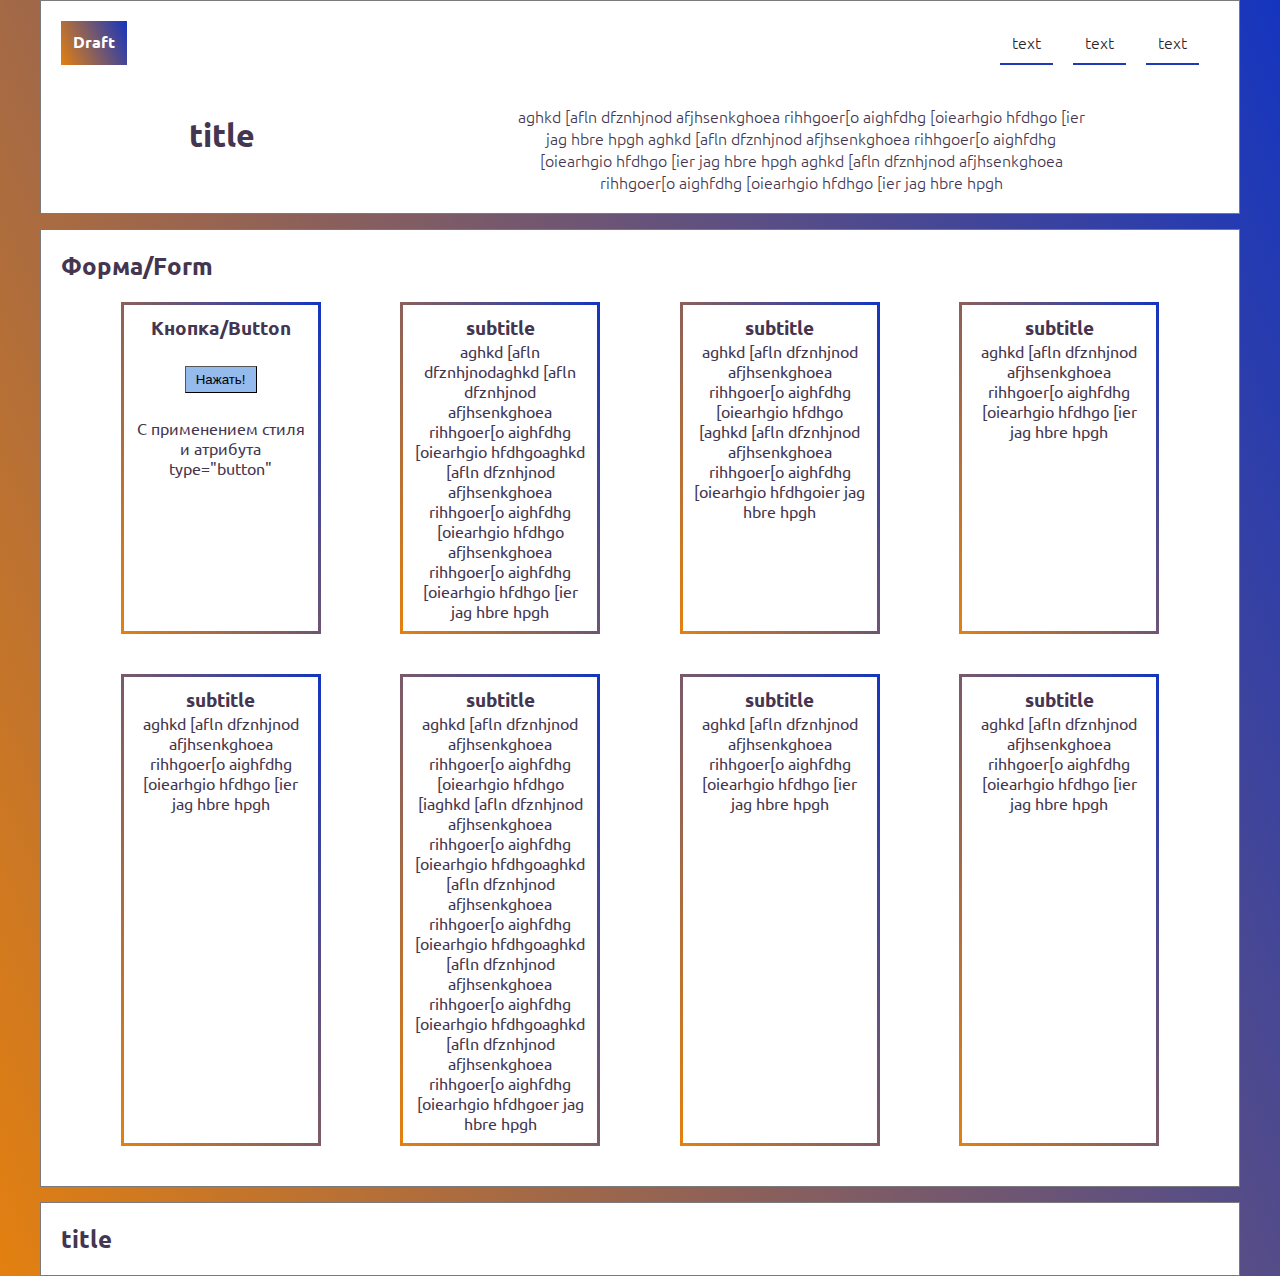
==== index.html @ efee3a27 "fix:all formatting" ====
<!DOCTYPE html>
<html lang="ru"><!---->
<head>
    <meta charset="UTF-8">
    <meta http-equiv="X-UA-Compatible" content="IE=edge">
    <meta name="viewport" content="width=device-width, initial-scale=1.0">
    <title>Черновик(DraftProject)</title>
    <link rel="preconnect" href="https://fonts.googleapis.com"><!---->
    <link rel="preconnect" href="https://fonts.gstatic.com" crossorigin>
    <link href="https://fonts.googleapis.com/css2?family=Ubuntu:wght@300;700&display=swap" rel="stylesheet"> 
    <!-- font-family: 'Ubuntu', sans-serif; -->
    <link rel="stylesheet" href="css/main.css"> <!---->
</head>
<body>
    <header>
        <div class="container">
            <div class="header-menu">
                <span class="header-logo">Draft</span>
                <ul>
                    <li><a href="#">text</a></li>
                    <li><a href="#">text</a></li>
                    <li><a href="#">text</a></li>
                </ul>
            </div>
            <div class="header-content">
                <h1>title</h1>
                <p>aghkd [afln dfznhjnod afjhsenkghoea rihhgoer[o aighfdhg [oiearhgio hfdhgo [ier jag hbre hpgh
                    aghkd [afln dfznhjnod afjhsenkghoea rihhgoer[o aighfdhg [oiearhgio hfdhgo [ier jag hbre hpgh
                    aghkd [afln dfznhjnod afjhsenkghoea rihhgoer[o aighfdhg [oiearhgio hfdhgo [ier jag hbre hpgh
                </p>
            </div>
        </div>
    </header>
    <main>
        <div class="container">
            <h2>Форма/Form</h2>
            <div class="item-cards">
                <div class="card">
                    <h3>Кнопка/Button</h3>
                    <button type="button">Нажать!</button>
                    <p>С применением стиля и атрибута type="button"</p>
                </div>
                <div class="card">
                    <h3>subtitle</h3>
                    <p>aghkd [afln dfznhjnodaghkd [afln dfznhjnod afjhsenkghoea rihhgoer[o aighfdhg [oiearhgio hfdhgoaghkd [afln dfznhjnod afjhsenkghoea rihhgoer[o aighfdhg [oiearhgio hfdhgo afjhsenkghoea rihhgoer[o aighfdhg [oiearhgio hfdhgo [ier jag hbre hpgh</p>
                </div>
                <div class="card">
                    <h3>subtitle</h3>
                    <p>aghkd [afln dfznhjnod afjhsenkghoea rihhgoer[o aighfdhg [oiearhgio hfdhgo [aghkd [afln dfznhjnod afjhsenkghoea rihhgoer[o aighfdhg [oiearhgio hfdhgoier jag hbre hpgh</p>
                </div>
                <div class="card">
                    <h3>subtitle</h3>
                    <p>aghkd [afln dfznhjnod afjhsenkghoea rihhgoer[o aighfdhg [oiearhgio hfdhgo [ier jag hbre hpgh</p>
                </div>
                <div class="card">
                    <h3>subtitle</h3>
                    <p>aghkd [afln dfznhjnod afjhsenkghoea rihhgoer[o aighfdhg [oiearhgio hfdhgo [ier jag hbre hpgh</p>
                </div>
                <div class="card">
                    <h3>subtitle</h3>
                    <p>aghkd [afln dfznhjnod afjhsenkghoea rihhgoer[o aighfdhg [oiearhgio hfdhgo [iaghkd [afln dfznhjnod afjhsenkghoea rihhgoer[o aighfdhg [oiearhgio hfdhgoaghkd [afln dfznhjnod afjhsenkghoea rihhgoer[o aighfdhg [oiearhgio hfdhgoaghkd [afln dfznhjnod afjhsenkghoea rihhgoer[o aighfdhg [oiearhgio hfdhgoaghkd [afln dfznhjnod afjhsenkghoea rihhgoer[o aighfdhg [oiearhgio hfdhgoer jag hbre hpgh</p>
                </div>
                <div class="card">
                    <h3>subtitle</h3>
                    <p>aghkd [afln dfznhjnod afjhsenkghoea rihhgoer[o aighfdhg [oiearhgio hfdhgo [ier jag hbre hpgh</p>
                </div>
                <div class="card">
                    <h3>subtitle</h3>
                    <p>aghkd [afln dfznhjnod afjhsenkghoea rihhgoer[o aighfdhg [oiearhgio hfdhgo [ier jag hbre hpgh</p>
                </div>
            </div>
        </div>
    </main>
    <footer>
        <div class="container">
            <h2>title</h2>
        </div>
    </footer>
</body>
</html>
---- css/main.css ----
* { /* сброс */
    box-sizing: border-box;
    margin: 0;
    padding: 0;
}
html {
    font-size: 16px; /*16px=1rem в корень*/
}
body {
    font-family: 'Ubuntu', sans-serif;
    background: linear-gradient(66deg, #e38010, #1535bf);
    color: #443650; /*#3c1900*/ /*#2e022d*/ /*#022f44*/
}
header, main {
    margin-bottom: 15px;
}
.container {
    background-color: white;
    width: 100%;
    max-width: 1200px; /*максимальное для гибкости*/
    margin: 0 auto; /*центрирование*/
    padding: 20px 20px;
    border: 1px #7a797b solid;
}
.header-menu {
    margin-bottom: 40px;
    display: flex;
    justify-content: space-between;
}
.header-logo {
    color: white;
    background: linear-gradient(66deg, #e38010, #1535bf);
    font-weight: 700;
    padding: 10px 12px;
}
.header-menu ul {
    list-style-type: none;
    display: inherit;
}
.header-menu li {
    font-weight: 700;
    padding: 10px 12px;
    margin-right: 20px;
    border-bottom: 2px solid #1e38b6;
}
a {
    color: #2b2329;
    font-weight: 300;
    text-decoration: none;
}
.header-content {
    display: flex;
    justify-content: space-around;
}
.header-content h1 {
    padding-top: 10px;
}
.header-content p {
    font-weight: 300;
    width: 50%;
    text-align: center;
}
.item-cards {
    display: flex;
    justify-content: space-evenly;
    flex-wrap: wrap;
}
.card {
    text-align: center;
    margin: 20px 20px 20px 20px;
    padding: 10px;
    width: 100%;
    max-width: 200px;
    border: 3px solid ;
    border-image: linear-gradient(66deg, #e38010, #1535bf);
    border-image-slice: 1;/*#8c8a8e*/
}
button {
    margin-top: 25px;
    cursor: pointer;
    border-width: 1px;
    padding: 5px 10px;
    background-color: #94bbeb;
    margin-bottom: 25px;
}
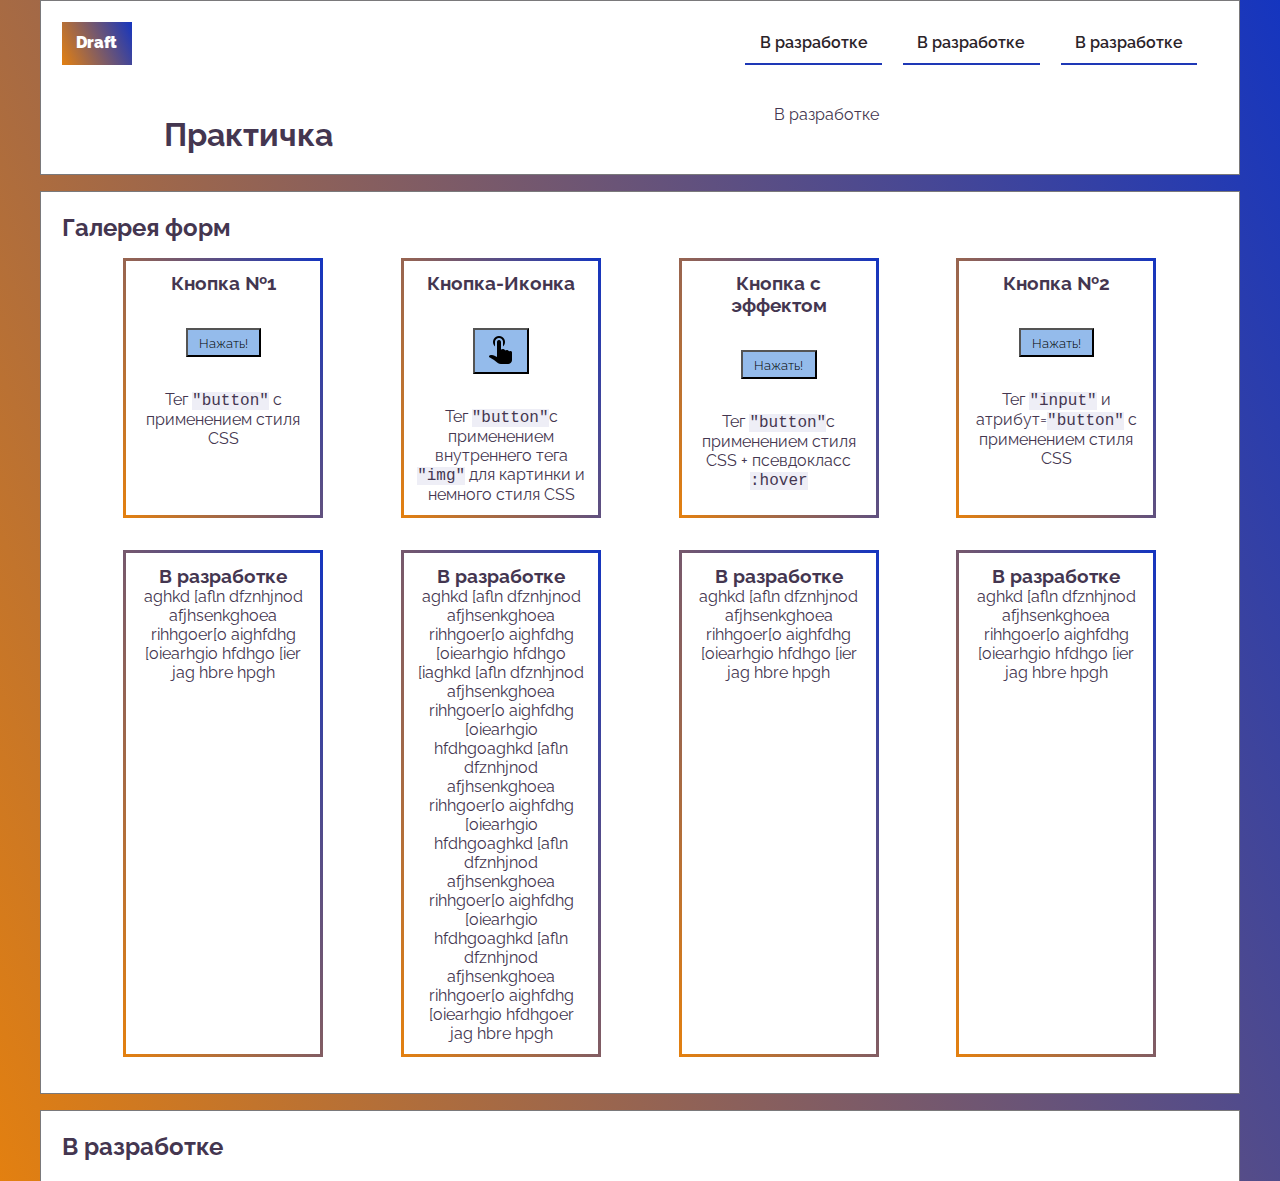
==== commit 89c1ec74: "fix:all formatting #2" ====
--- a/index.html
+++ b/index.html
@@ -1,71 +1,72 @@
-<!DOCTYPE html>
-<html lang="ru"><!---->
+<!DOCTYPE html><!---->
+<html lang="ru">
 <head>
     <meta charset="UTF-8">
     <meta http-equiv="X-UA-Compatible" content="IE=edge">
     <meta name="viewport" content="width=device-width, initial-scale=1.0">
     <title>Черновик(DraftProject)</title>
-    <link rel="preconnect" href="https://fonts.googleapis.com"><!---->
+    <link rel="preconnect" href="https://fonts.googleapis.com">
     <link rel="preconnect" href="https://fonts.gstatic.com" crossorigin>
-    <link href="https://fonts.googleapis.com/css2?family=Ubuntu:wght@300;700&display=swap" rel="stylesheet"> 
-    <!-- font-family: 'Ubuntu', sans-serif; -->
-    <link rel="stylesheet" href="css/main.css"> <!---->
+    <link href="https://fonts.googleapis.com/css2?family=Raleway:wght@300;400;500;600;700;900&display=swap" rel="stylesheet"> 
+    <link rel="stylesheet" href="css/basic.css">
+    <link rel="stylesheet" href="css/header.css">
+    <link rel="stylesheet" href="css/main.css"> 
 </head>
 <body>
-    <header>
-        <div class="container">
-            <div class="header-menu">
+    <header><!-- Шапка сайта-->
+        <div class="container"><!-- Блок с контентом-->
+            <div class="header-menu"><!-- -->
                 <span class="header-logo">Draft</span>
-                <ul>
-                    <li><a href="#">text</a></li>
-                    <li><a href="#">text</a></li>
-                    <li><a href="#">text</a></li>
+                <ul class="header-nav-links">
+                    <li><a href="#" class="header-link">В разработке</a></li>
+                    <li><a href="#" class="header-link">В разработке</a></li>
+                    <li><a href="#" class="header-link">В разработке</a></li>
                 </ul>
             </div>
             <div class="header-content">
-                <h1>title</h1>
-                <p>aghkd [afln dfznhjnod afjhsenkghoea rihhgoer[o aighfdhg [oiearhgio hfdhgo [ier jag hbre hpgh
-                    aghkd [afln dfznhjnod afjhsenkghoea rihhgoer[o aighfdhg [oiearhgio hfdhgo [ier jag hbre hpgh
-                    aghkd [afln dfznhjnod afjhsenkghoea rihhgoer[o aighfdhg [oiearhgio hfdhgo [ier jag hbre hpgh
-                </p>
+                <h1 class="header-title">Практичка</h1>
+                <p>В разработке</p>
             </div>
         </div>
     </header>
     <main>
         <div class="container">
-            <h2>Форма/Form</h2>
+            <h2 class="main-title">Галерея форм</h2>
             <div class="item-cards">
                 <div class="card">
-                    <h3>Кнопка/Button</h3>
-                    <button type="button">Нажать!</button>
-                    <p>С применением стиля и атрибута type="button"</p>
+                    <h3 class="card-title">Кнопка №1</h3><!-- Кнопка №1 -->
+                    <button type="button" class="button-classic">Нажать!</button>
+                    <p>Тег <code>"button"</code> с применением стиля CSS</p>
                 </div>
                 <div class="card">
-                    <h3>subtitle</h3>
-                    <p>aghkd [afln dfznhjnodaghkd [afln dfznhjnod afjhsenkghoea rihhgoer[o aighfdhg [oiearhgio hfdhgoaghkd [afln dfznhjnod afjhsenkghoea rihhgoer[o aighfdhg [oiearhgio hfdhgo afjhsenkghoea rihhgoer[o aighfdhg [oiearhgio hfdhgo [ier jag hbre hpgh</p>
+                    <h3 class="card-title">Кнопка-Иконка</h3><!-- Кнопка-Иконка -->
+                    <button type="button" class="button-classic"><img src="img/icon-button.png" alt="button-img"></button>
+                    <p>Тег <code>"button"</code>с применением внутреннего тега <code>"img"</code> для картинки и немного стиля CSS</p>
                 </div>
                 <div class="card">
-                    <h3>subtitle</h3>
-                    <p>aghkd [afln dfznhjnod afjhsenkghoea rihhgoer[o aighfdhg [oiearhgio hfdhgo [aghkd [afln dfznhjnod afjhsenkghoea rihhgoer[o aighfdhg [oiearhgio hfdhgoier jag hbre hpgh</p>
+                    <h3 class="card-title">Кнопка с эффектом</h3><!-- Кнопка с эффектом -->
+                    <button type="button" class="button-classic btn-hover">Нажать!</button>
+                    <p>Тег <code>"button"</code>с применением стиля CSS + псевдокласс <code>:hover</code></p>
                 </div>
                 <div class="card">
-                    <h3>subtitle</h3>
+                    <h3 class="card-title">Кнопка №2</h3><!-- Кнопка №2 -->
+                    <input type="button" value="Нажать!" class="input-classic">
+                    <p>Тег <code>"input"</code> и атрибут=<code>"button"</code> с применением стиля CSS</p>
+                </div>
+                <div class="card">
+                    <h3>В разработке</h3>
                     <p>aghkd [afln dfznhjnod afjhsenkghoea rihhgoer[o aighfdhg [oiearhgio hfdhgo [ier jag hbre hpgh</p>
                 </div>
                 <div class="card">
-                    <h3>subtitle</h3>
+                    <h3>В разработке</h3>
+                    <p>aghkd [afln dfznhjnod afjhsenkghoea rihhgoer[o aighfdhg [oiearhgio hfdhgo [iaghkd [afln dfznhjnod afjhsenkghoea rihhgoer[o aighfdhg [oiearhgio hfdhgoaghkd [afln dfznhjnod afjhsenkghoea rihhgoer[o aighfdhg [oiearhgio hfdhgoaghkd [afln dfznhjnod afjhsenkghoea rihhgoer[o aighfdhg [oiearhgio hfdhgoaghkd [afln dfznhjnod afjhsenkghoea rihhgoer[o aighfdhg [oiearhgio hfdhgoer jag hbre hpgh</p>
+                </div>
+                <div class="card">
+                    <h3>В разработке</h3>
                     <p>aghkd [afln dfznhjnod afjhsenkghoea rihhgoer[o aighfdhg [oiearhgio hfdhgo [ier jag hbre hpgh</p>
                 </div>
                 <div class="card">
-                    <h3>subtitle</h3>
-                    <p>aghkd [afln dfznhjnod afjhsenkghoea rihhgoer[o aighfdhg [oiearhgio hfdhgo [iaghkd [afln dfznhjnod afjhsenkghoea rihhgoer[o aighfdhg [oiearhgio hfdhgoaghkd [afln dfznhjnod afjhsenkghoea rihhgoer[o aighfdhg [oiearhgio hfdhgoaghkd [afln dfznhjnod afjhsenkghoea rihhgoer[o aighfdhg [oiearhgio hfdhgoaghkd [afln dfznhjnod afjhsenkghoea rihhgoer[o aighfdhg [oiearhgio hfdhgoer jag hbre hpgh</p>
-                </div>
-                <div class="card">
-                    <h3>subtitle</h3>
-                    <p>aghkd [afln dfznhjnod afjhsenkghoea rihhgoer[o aighfdhg [oiearhgio hfdhgo [ier jag hbre hpgh</p>
-                </div>
-                <div class="card">
-                    <h3>subtitle</h3>
+                    <h3>В разработке</h3>
                     <p>aghkd [afln dfznhjnod afjhsenkghoea rihhgoer[o aighfdhg [oiearhgio hfdhgo [ier jag hbre hpgh</p>
                 </div>
             </div>
@@ -73,7 +74,7 @@
     </main>
     <footer>
         <div class="container">
-            <h2>title</h2>
+            <h2>В разработке</h2>
         </div>
     </footer>
 </body>
--- a/css/basic.css
+++ b/css/basic.css
@@ -0,0 +1,26 @@
+* { /* СБРОС небольших изменений */
+    box-sizing: border-box; /*Ширина блока с полями*/
+    margin: 0;/*внешний отступ*/
+    padding: 0;/*внутренний отступ*/
+}
+html {
+    font-size: 16px; /*16px=1rem в корень*/
+}
+body {
+    font-family: 'Raleway', sans-serif; /*семейство шрифтов*/
+    background: linear-gradient(66deg, #e38010, #1535bf); /*фон через линейный градиент*/
+    color: #443650; /*цвет шрифта*/
+}
+
+.container {/*блок в котором заложен контент*/
+    background-color: white; /*фон*/
+    width: 100%; /*ширина блока*/
+    max-width: 1200px; /*Ширина блока, для адаптации*/
+    margin: 0 auto; /*центрирование*/
+    padding: 1.3rem; /*поля*/
+    border: 1px #7a797b solid; /*граница, рамка*/
+}
+code {/*выделение спец-шрифтом*/
+    background-color: #40439917;
+}
+/*      font-family: 'Raleway', sans-serif; 300-900   */--- a/css/header.css
+++ b/css/header.css
@@ -0,0 +1,53 @@
+header {
+    margin-bottom: 1rem;
+}
+/*.container {
+    background-color: white;
+    width: 100%;
+    max-width: 1200px; максимальное для гибкости
+    margin: 0 auto; центрирование
+    padding: 1.3rem;
+    border: 1px #7a797b solid;
+}*/
+.header-menu {
+    margin-bottom: 2.5rem;
+    display: flex;
+    justify-content: space-between;
+}
+.header-logo {
+    color: white;
+    background: linear-gradient(66deg, #e38010, #1535bf);
+    font-weight: 900;
+    padding: 0.7rem 0.9rem;
+}
+.header-nav-links {
+    list-style-type: none;
+    display: inherit;
+}
+.header-nav-links li {
+    padding: 0.7rem 0.9rem;
+    margin-right: 1.3rem;
+    border-bottom: 2px solid #1e38b6;
+}
+.header-link {
+    font-family: 'Raleway', sans-serif;
+    color: #2b2329;
+    font-weight: 600;
+    text-decoration: none;
+}
+.header-content {
+    display: flex;
+    justify-content: space-around;
+}
+.header-title {
+    padding-top: 0.7rem;
+}
+.header-content p {
+    font-family: 'Raleway', sans-serif;
+    font-weight: 400;
+    width: 50%;
+    text-align: center;
+}
+
+
+
--- a/css/main.css
+++ b/css/main.css
@@ -1,65 +1,14 @@
-* { /* сброс */
-    box-sizing: border-box;
-    margin: 0;
-    padding: 0;
+main {
+    margin-bottom: 1rem;
 }
-html {
-    font-size: 16px; /*16px=1rem в корень*/
-}
-body {
-    font-family: 'Ubuntu', sans-serif;
-    background: linear-gradient(66deg, #e38010, #1535bf);
-    color: #443650; /*#3c1900*/ /*#2e022d*/ /*#022f44*/
-}
-header, main {
-    margin-bottom: 15px;
-}
-.container {
+/*.container {
     background-color: white;
     width: 100%;
-    max-width: 1200px; /*максимальное для гибкости*/
-    margin: 0 auto; /*центрирование*/
-    padding: 20px 20px;
+    max-width: 1200px; максимальное для гибкости
+    margin: 0 auto; центрирование
+    padding: 1.3rem;
     border: 1px #7a797b solid;
-}
-.header-menu {
-    margin-bottom: 40px;
-    display: flex;
-    justify-content: space-between;
-}
-.header-logo {
-    color: white;
-    background: linear-gradient(66deg, #e38010, #1535bf);
-    font-weight: 700;
-    padding: 10px 12px;
-}
-.header-menu ul {
-    list-style-type: none;
-    display: inherit;
-}
-.header-menu li {
-    font-weight: 700;
-    padding: 10px 12px;
-    margin-right: 20px;
-    border-bottom: 2px solid #1e38b6;
-}
-a {
-    color: #2b2329;
-    font-weight: 300;
-    text-decoration: none;
-}
-.header-content {
-    display: flex;
-    justify-content: space-around;
-}
-.header-content h1 {
-    padding-top: 10px;
-}
-.header-content p {
-    font-weight: 300;
-    width: 50%;
-    text-align: center;
-}
+}*/
 .item-cards {
     display: flex;
     justify-content: space-evenly;
@@ -67,19 +16,42 @@
 }
 .card {
     text-align: center;
-    margin: 20px 20px 20px 20px;
-    padding: 10px;
+    margin: 1rem;
+    padding: 0.7rem;
     width: 100%;
-    max-width: 200px;
+    max-width: 12.5rem;
     border: 3px solid ;
     border-image: linear-gradient(66deg, #e38010, #1535bf);
-    border-image-slice: 1;/*#8c8a8e*/
+    border-image-slice: 1;
 }
-button {
-    margin-top: 25px;
+.button-classic {
+    font-family: 'Raleway', sans-serif;
+    font-weight: 300;
+    margin-top: 2.1rem;
     cursor: pointer;
-    border-width: 1px;
-    padding: 5px 10px;
+    border-width: 2px;
+    padding: 0.3rem 0.7rem;
     background-color: #94bbeb;
-    margin-bottom: 25px;
-}+    margin-bottom: 2.05rem;
+}
+.btn-hover:hover {
+    font-family: 'Raleway', sans-serif;
+    font-weight: 500;
+    color: aliceblue;
+    padding: 1rem 1.2rem;
+    background-color: #0771f3;
+    border-width: 3px;
+    margin-bottom: 1.6rem;
+    margin-top: 1rem;
+}
+.input-classic {
+    font-family: 'Raleway', sans-serif;
+    font-weight: 300;
+    margin-top: 2.1rem;
+    cursor: pointer;
+    border-width: 2px;
+    padding: 0.3rem 0.7rem;
+    background-color: #94bbeb;
+    margin-bottom: 2.05rem;
+}
+
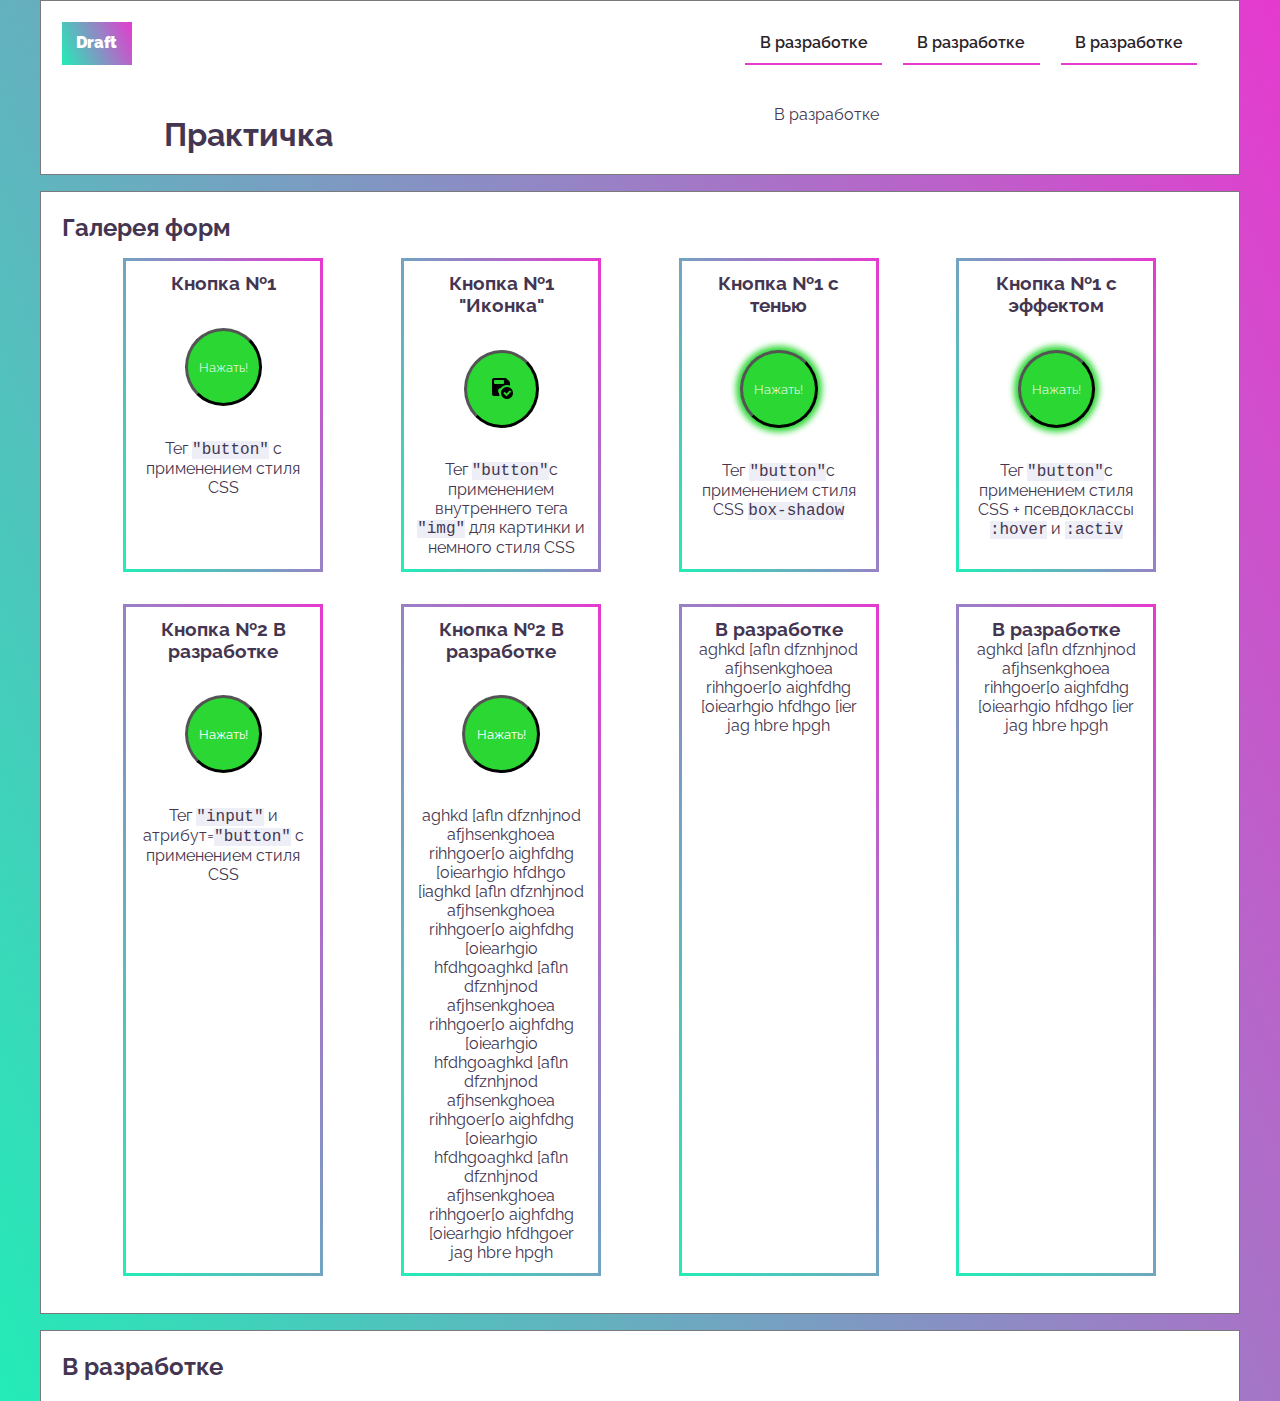
==== commit f8c93f63: "“fix:all" ====
--- a/index.html
+++ b/index.html
@@ -39,26 +39,28 @@
                     <p>Тег <code>"button"</code> с применением стиля CSS</p>
                 </div>
                 <div class="card">
-                    <h3 class="card-title">Кнопка-Иконка</h3><!-- Кнопка-Иконка -->
-                    <button type="button" class="button-classic"><img src="img/icon-button.png" alt="button-img"></button>
+                    <h3 class="card-title">Кнопка №1 "Иконка"</h3><!-- Кнопка-Иконка -->
+                    <button type="button" class="button-classic btn-icon"><img src="img/icon1.png" alt="button-img"></button>
                     <p>Тег <code>"button"</code>с применением внутреннего тега <code>"img"</code> для картинки и немного стиля CSS</p>
                 </div>
                 <div class="card">
-                    <h3 class="card-title">Кнопка с эффектом</h3><!-- Кнопка с эффектом -->
-                    <button type="button" class="button-classic btn-hover">Нажать!</button>
-                    <p>Тег <code>"button"</code>с применением стиля CSS + псевдокласс <code>:hover</code></p>
+                    <h3 class="card-title">Кнопка №1 с тенью</h3><!-- Кнопка с эффектом -->
+                    <button type="button" class="button-classic btn-shadow">Нажать!</button>
+                    <p>Тег <code>"button"</code>с применением стиля CSS <code>box-shadow</code></p>
                 </div>
                 <div class="card">
-                    <h3 class="card-title">Кнопка №2</h3><!-- Кнопка №2 -->
+                    <h3 class="card-title">Кнопка №1 с эффектом</h3><!-- Кнопка с эффектом -->
+                    <button type="button" class="button-classic btn-effect">Нажать!</button>
+                    <p>Тег <code>"button"</code>с применением стиля CSS + псевдоклассы <code>:hover</code> и <code>:activ</code></p>
+                </div>
+                <div class="card">
+                    <h3 class="card-title">Кнопка №2 В разработке</h3><!-- Кнопка №2 -->
                     <input type="button" value="Нажать!" class="input-classic">
                     <p>Тег <code>"input"</code> и атрибут=<code>"button"</code> с применением стиля CSS</p>
                 </div>
                 <div class="card">
-                    <h3>В разработке</h3>
-                    <p>aghkd [afln dfznhjnod afjhsenkghoea rihhgoer[o aighfdhg [oiearhgio hfdhgo [ier jag hbre hpgh</p>
-                </div>
-                <div class="card">
-                    <h3>В разработке</h3>
+                    <h3>Кнопка №2 В разработке</h3>
+                    <input type="button" value="Нажать!" class="input-classic">
                     <p>aghkd [afln dfznhjnod afjhsenkghoea rihhgoer[o aighfdhg [oiearhgio hfdhgo [iaghkd [afln dfznhjnod afjhsenkghoea rihhgoer[o aighfdhg [oiearhgio hfdhgoaghkd [afln dfznhjnod afjhsenkghoea rihhgoer[o aighfdhg [oiearhgio hfdhgoaghkd [afln dfznhjnod afjhsenkghoea rihhgoer[o aighfdhg [oiearhgio hfdhgoaghkd [afln dfznhjnod afjhsenkghoea rihhgoer[o aighfdhg [oiearhgio hfdhgoer jag hbre hpgh</p>
                 </div>
                 <div class="card">
--- a/css/basic.css
+++ b/css/basic.css
@@ -8,7 +8,7 @@
 }
 body {
     font-family: 'Raleway', sans-serif; /*семейство шрифтов*/
-    background: linear-gradient(66deg, #e38010, #1535bf); /*фон через линейный градиент*/
+    background: linear-gradient(66deg, #23ecb7, #e63acf); /*фон через линейный градиент*/
     color: #443650; /*цвет шрифта*/
 }
 
--- a/css/header.css
+++ b/css/header.css
@@ -16,7 +16,7 @@
 }
 .header-logo {
     color: white;
-    background: linear-gradient(66deg, #e38010, #1535bf);
+    background: linear-gradient(66deg, #23ecb7, #e63acf);
     font-weight: 900;
     padding: 0.7rem 0.9rem;
 }
@@ -27,7 +27,7 @@
 .header-nav-links li {
     padding: 0.7rem 0.9rem;
     margin-right: 1.3rem;
-    border-bottom: 2px solid #1e38b6;
+    border-bottom: 2px solid #e63acf;
 }
 .header-link {
     font-family: 'Raleway', sans-serif;
--- a/css/main.css
+++ b/css/main.css
@@ -21,7 +21,7 @@
     width: 100%;
     max-width: 12.5rem;
     border: 3px solid ;
-    border-image: linear-gradient(66deg, #e38010, #1535bf);
+    border-image: linear-gradient(66deg, #23ecb7, #e63acf);
     border-image-slice: 1;
 }
 .button-classic {
@@ -29,29 +29,54 @@
     font-weight: 300;
     margin-top: 2.1rem;
     cursor: pointer;
-    border-width: 2px;
-    padding: 0.3rem 0.7rem;
-    background-color: #94bbeb;
+    border-width: 3px;
+    border-radius: 50%;
+    padding: 1.75rem 0.7rem;
+    background-color: #2ad733;
+    margin-bottom: 2.05rem;
+    color: white;
+}
+.btn-icon {
+    font-family: 'Raleway', sans-serif;
+    font-weight: 400;
+    margin-top: 2.1rem;
+    cursor: pointer;
+    border-width: 3px;
+    border-radius: 50%;
+    padding: 1.4rem 1.4rem;
+    background-color: #2ad733;
     margin-bottom: 2.05rem;
 }
-.btn-hover:hover {
+.btn-shadow {
+    box-shadow: 0 0 6px 4px #2ad733;
+}
+.btn-effect {
+    box-shadow: 0 0 6px 4px #2ad733;
+}
+.btn-effect:hover {
     font-family: 'Raleway', sans-serif;
-    font-weight: 500;
+    font-weight: 400;
+    color: #000000;
+    background-color: #fded0f;
+    box-shadow: 0 0 6px 4px #fded0f;
+}
+.btn-effect:active {
+    font-family: 'Raleway', sans-serif;
+    font-weight: 400;
     color: aliceblue;
-    padding: 1rem 1.2rem;
-    background-color: #0771f3;
-    border-width: 3px;
-    margin-bottom: 1.6rem;
-    margin-top: 1rem;
+    background-color: #f22415;
+    box-shadow: 0 0 6px 4px #f22415;
 }
 .input-classic {
     font-family: 'Raleway', sans-serif;
-    font-weight: 300;
+    font-weight: 400;
     margin-top: 2.1rem;
     cursor: pointer;
-    border-width: 2px;
-    padding: 0.3rem 0.7rem;
-    background-color: #94bbeb;
+    border-width: 3px;
+    padding: 1.75rem 0.7rem;
+    background-color: #2ad733;
     margin-bottom: 2.05rem;
+    border-radius: 50%;
+    color: white;
 }
 
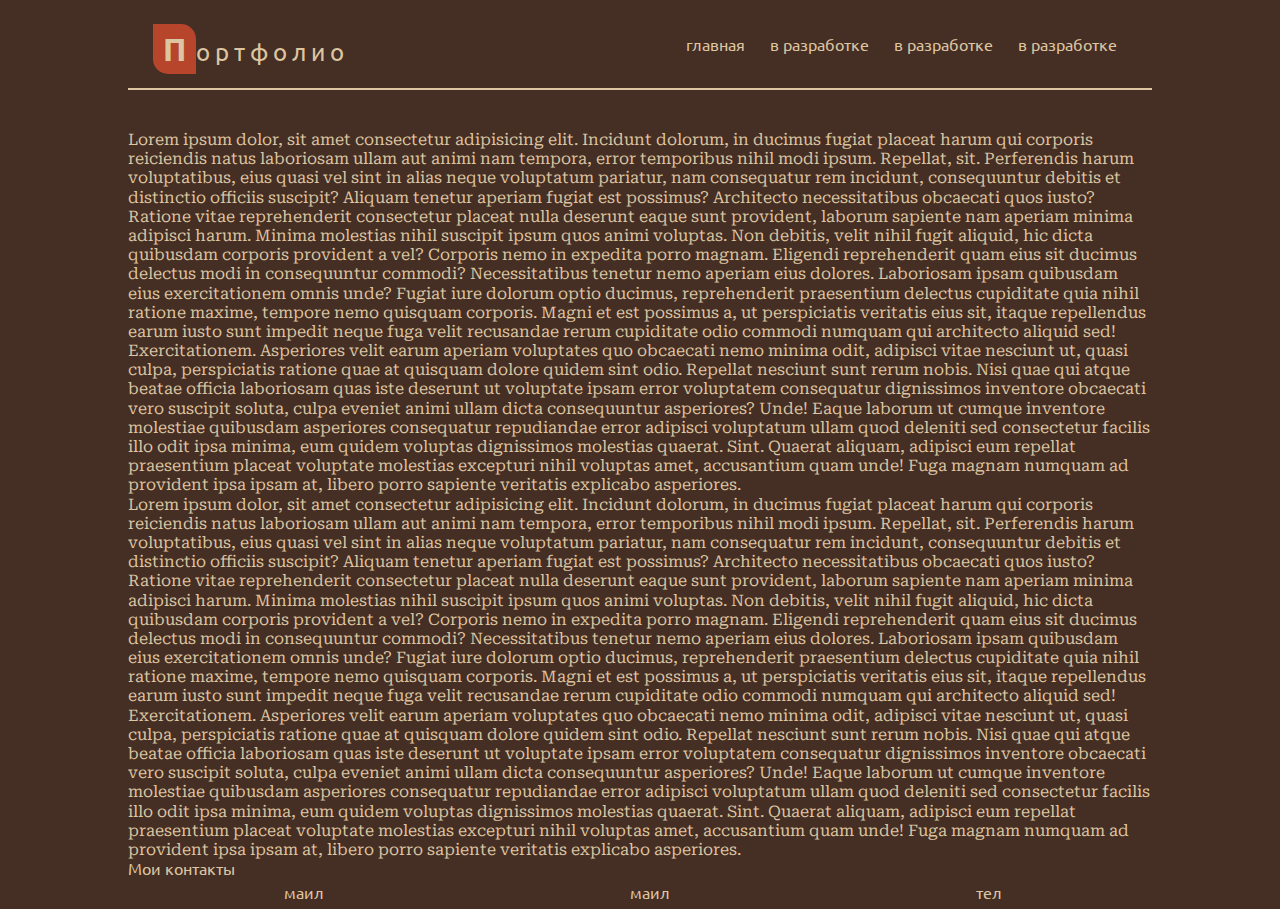
==== commit 17183149: "fix:all" ====
--- a/index.html
+++ b/index.html
@@ -1,83 +1,59 @@
-<!DOCTYPE html><!---->
+<!DOCTYPE html>
 <html lang="ru">
+
 <head>
     <meta charset="UTF-8">
     <meta http-equiv="X-UA-Compatible" content="IE=edge">
     <meta name="viewport" content="width=device-width, initial-scale=1.0">
-    <title>Черновик(DraftProject)</title>
+    <title>Портфолио</title>
+    <link rel="stylesheet" href="style/main.css">
     <link rel="preconnect" href="https://fonts.googleapis.com">
     <link rel="preconnect" href="https://fonts.gstatic.com" crossorigin>
-    <link href="https://fonts.googleapis.com/css2?family=Raleway:wght@300;400;500;600;700;900&display=swap" rel="stylesheet"> 
-    <link rel="stylesheet" href="css/basic.css">
-    <link rel="stylesheet" href="css/header.css">
-    <link rel="stylesheet" href="css/main.css"> 
+    <link href="https://fonts.googleapis.com/css2?family=Roboto+Serif&family=Ubuntu:wght@300;400;500;700&display=swap" rel="stylesheet">
 </head>
+
 <body>
-    <header><!-- Шапка сайта-->
-        <div class="container"><!-- Блок с контентом-->
-            <div class="header-menu"><!-- -->
-                <span class="header-logo">Draft</span>
-                <ul class="header-nav-links">
-                    <li><a href="#" class="header-link">В разработке</a></li>
-                    <li><a href="#" class="header-link">В разработке</a></li>
-                    <li><a href="#" class="header-link">В разработке</a></li>
-                </ul>
-            </div>
-            <div class="header-content">
-                <h1 class="header-title">Практичка</h1>
-                <p>В разработке</p>
-            </div>
-        </div>
+    <header class="banner">
+        <h1 class="banner__title">ортфолио</h1>
+        <nav>
+            <ul class="banner__nav">
+                <li><a href="#" class="link">главная</a></li>
+                <li><a href="#" class="link">в разработке</a></li>
+                <li><a href="#" class="link">в разработке</a></li>
+                <li><a href="#" class="link">в разработке</a></li>
+            </ul>
+        </nav>
     </header>
-    <main>
-        <div class="container">
-            <h2 class="main-title">Галерея форм</h2>
-            <div class="item-cards">
-                <div class="card">
-                    <h3 class="card-title">Кнопка №1</h3><!-- Кнопка №1 -->
-                    <button type="button" class="button-classic">Нажать!</button>
-                    <p>Тег <code>"button"</code> с применением стиля CSS</p>
-                </div>
-                <div class="card">
-                    <h3 class="card-title">Кнопка №1 "Иконка"</h3><!-- Кнопка-Иконка -->
-                    <button type="button" class="button-classic btn-icon"><img src="img/icon1.png" alt="button-img"></button>
-                    <p>Тег <code>"button"</code>с применением внутреннего тега <code>"img"</code> для картинки и немного стиля CSS</p>
-                </div>
-                <div class="card">
-                    <h3 class="card-title">Кнопка №1 с тенью</h3><!-- Кнопка с эффектом -->
-                    <button type="button" class="button-classic btn-shadow">Нажать!</button>
-                    <p>Тег <code>"button"</code>с применением стиля CSS <code>box-shadow</code></p>
-                </div>
-                <div class="card">
-                    <h3 class="card-title">Кнопка №1 с эффектом</h3><!-- Кнопка с эффектом -->
-                    <button type="button" class="button-classic btn-effect">Нажать!</button>
-                    <p>Тег <code>"button"</code>с применением стиля CSS + псевдоклассы <code>:hover</code> и <code>:activ</code></p>
-                </div>
-                <div class="card">
-                    <h3 class="card-title">Кнопка №2 В разработке</h3><!-- Кнопка №2 -->
-                    <input type="button" value="Нажать!" class="input-classic">
-                    <p>Тег <code>"input"</code> и атрибут=<code>"button"</code> с применением стиля CSS</p>
-                </div>
-                <div class="card">
-                    <h3>Кнопка №2 В разработке</h3>
-                    <input type="button" value="Нажать!" class="input-classic">
-                    <p>aghkd [afln dfznhjnod afjhsenkghoea rihhgoer[o aighfdhg [oiearhgio hfdhgo [iaghkd [afln dfznhjnod afjhsenkghoea rihhgoer[o aighfdhg [oiearhgio hfdhgoaghkd [afln dfznhjnod afjhsenkghoea rihhgoer[o aighfdhg [oiearhgio hfdhgoaghkd [afln dfznhjnod afjhsenkghoea rihhgoer[o aighfdhg [oiearhgio hfdhgoaghkd [afln dfznhjnod afjhsenkghoea rihhgoer[o aighfdhg [oiearhgio hfdhgoer jag hbre hpgh</p>
-                </div>
-                <div class="card">
-                    <h3>В разработке</h3>
-                    <p>aghkd [afln dfznhjnod afjhsenkghoea rihhgoer[o aighfdhg [oiearhgio hfdhgo [ier jag hbre hpgh</p>
-                </div>
-                <div class="card">
-                    <h3>В разработке</h3>
-                    <p>aghkd [afln dfznhjnod afjhsenkghoea rihhgoer[o aighfdhg [oiearhgio hfdhgo [ier jag hbre hpgh</p>
-                </div>
-            </div>
-        </div>
+    <main class="content-basic">
+        <p>Lorem ipsum dolor, sit amet consectetur adipisicing elit. Incidunt dolorum, in ducimus fugiat placeat harum qui corporis reiciendis natus laboriosam ullam aut animi nam tempora, error temporibus nihil modi ipsum.
+        Repellat, sit. Perferendis harum voluptatibus, eius quasi vel sint in alias neque voluptatum pariatur, nam consequatur rem incidunt, consequuntur debitis et distinctio officiis suscipit? Aliquam tenetur aperiam fugiat est possimus?
+        Architecto necessitatibus obcaecati quos iusto? Ratione vitae reprehenderit consectetur placeat nulla deserunt eaque sunt provident, laborum sapiente nam aperiam minima adipisci harum. Minima molestias nihil suscipit ipsum quos animi voluptas.
+        Non debitis, velit nihil fugit aliquid, hic dicta quibusdam corporis provident a vel? Corporis nemo in expedita porro magnam. Eligendi reprehenderit quam eius sit ducimus delectus modi in consequuntur commodi?
+        Necessitatibus tenetur nemo aperiam eius dolores. Laboriosam ipsam quibusdam eius exercitationem omnis unde? Fugiat iure dolorum optio ducimus, reprehenderit praesentium delectus cupiditate quia nihil ratione maxime, tempore nemo quisquam corporis.
+        Magni et est possimus a, ut perspiciatis veritatis eius sit, itaque repellendus earum iusto sunt impedit neque fuga velit recusandae rerum cupiditate odio commodi numquam qui architecto aliquid sed! Exercitationem.
+        Asperiores velit earum aperiam voluptates quo obcaecati nemo minima odit, adipisci vitae nesciunt ut, quasi culpa, perspiciatis ratione quae at quisquam dolore quidem sint odio. Repellat nesciunt sunt rerum nobis.
+        Nisi quae qui atque beatae officia laboriosam quas iste deserunt ut voluptate ipsam error voluptatem consequatur dignissimos inventore obcaecati vero suscipit soluta, culpa eveniet animi ullam dicta consequuntur asperiores? Unde!
+        Eaque laborum ut cumque inventore molestiae quibusdam asperiores consequatur repudiandae error adipisci voluptatum ullam quod deleniti sed consectetur facilis illo odit ipsa minima, eum quidem voluptas dignissimos molestias quaerat. Sint.
+        Quaerat aliquam, adipisci eum repellat praesentium placeat voluptate molestias excepturi nihil voluptas amet, accusantium quam unde! Fuga magnam numquam ad provident ipsa ipsam at, libero porro sapiente veritatis explicabo asperiores.</p>
+        <p>Lorem ipsum dolor, sit amet consectetur adipisicing elit. Incidunt dolorum, in ducimus fugiat placeat harum qui corporis reiciendis natus laboriosam ullam aut animi nam tempora, error temporibus nihil modi ipsum.
+        Repellat, sit. Perferendis harum voluptatibus, eius quasi vel sint in alias neque voluptatum pariatur, nam consequatur rem incidunt, consequuntur debitis et distinctio officiis suscipit? Aliquam tenetur aperiam fugiat est possimus?
+        Architecto necessitatibus obcaecati quos iusto? Ratione vitae reprehenderit consectetur placeat nulla deserunt eaque sunt provident, laborum sapiente nam aperiam minima adipisci harum. Minima molestias nihil suscipit ipsum quos animi voluptas.
+        Non debitis, velit nihil fugit aliquid, hic dicta quibusdam corporis provident a vel? Corporis nemo in expedita porro magnam. Eligendi reprehenderit quam eius sit ducimus delectus modi in consequuntur commodi?
+        Necessitatibus tenetur nemo aperiam eius dolores. Laboriosam ipsam quibusdam eius exercitationem omnis unde? Fugiat iure dolorum optio ducimus, reprehenderit praesentium delectus cupiditate quia nihil ratione maxime, tempore nemo quisquam corporis.
+        Magni et est possimus a, ut perspiciatis veritatis eius sit, itaque repellendus earum iusto sunt impedit neque fuga velit recusandae rerum cupiditate odio commodi numquam qui architecto aliquid sed! Exercitationem.
+        Asperiores velit earum aperiam voluptates quo obcaecati nemo minima odit, adipisci vitae nesciunt ut, quasi culpa, perspiciatis ratione quae at quisquam dolore quidem sint odio. Repellat nesciunt sunt rerum nobis.
+        Nisi quae qui atque beatae officia laboriosam quas iste deserunt ut voluptate ipsam error voluptatem consequatur dignissimos inventore obcaecati vero suscipit soluta, culpa eveniet animi ullam dicta consequuntur asperiores? Unde!
+        Eaque laborum ut cumque inventore molestiae quibusdam asperiores consequatur repudiandae error adipisci voluptatum ullam quod deleniti sed consectetur facilis illo odit ipsa minima, eum quidem voluptas dignissimos molestias quaerat. Sint.
+        Quaerat aliquam, adipisci eum repellat praesentium placeat voluptate molestias excepturi nihil voluptas amet, accusantium quam unde! Fuga magnam numquam ad provident ipsa ipsam at, libero porro sapiente veritatis explicabo asperiores.</p>
     </main>
-    <footer>
-        <div class="container">
-            <h2>В разработке</h2>
-        </div>
+    <footer class="footer">
+        <h4 class="footer__title">Мои контакты</h4>
+        <ul class="footer__nav">
+            <li><a href="mailto:" class="link">маил</a></li>
+            <li><a href="mailto:" class="link">маил</a></li>
+            <li><a href="tel:" class="link">тел</a></li>
+        </ul>
     </footer>
 </body>
+
 </html>--- a/style/main.css
+++ b/style/main.css
@@ -0,0 +1,125 @@
+ /*! ___СБРОС___ */
+* {
+	padding: 0;
+	margin: 0;
+	border: 0;
+}
+*,*:before,*:after {
+	-moz-box-sizing: border-box;
+	-webkit-box-sizing: border-box;
+	box-sizing: border-box;
+}
+:focus,:active {outline: none;}
+
+a:focus,a:active {outline: none;}
+
+nav,footer,header,aside {display: block;}
+
+html, body {
+	height: 100%;
+	width: 100%;
+	font-size: 100%;
+	line-height: 1.2;
+	font-size: 16px;
+	-ms-text-size-adjust: 100%;
+	-moz-text-size-adjust: 100%;
+	-webkit-text-size-adjust: 100%;
+}
+input,button,textarea {font-family:inherit;}
+
+input::-ms-clear {display: none;}
+
+button {cursor: pointer;}
+
+button::-moz-focus-inner {padding:0;border:0;}
+
+a, a:visited {text-decoration: none;}
+
+a:hover {text-decoration: none;}
+
+ul li {list-style: none;}
+
+img {vertical-align: top;}
+
+h1,h2,h3,h4,h5,h6 {font-size: inherit ; font-weight: 400;}
+/*! ___СБРОС___ */
+
+body { 
+    /*font-family: 'Roboto Serif', serif;
+    font-family: 'Ubuntu', sans-serif; */
+    color: #DDC5A2;
+    font-family: 'Roboto Serif', serif;
+    background-color: #452e23;
+    font-family: 'Roboto Serif', serif
+}
+h1, h2, h3, h4, h5, h6 {
+    font-family: 'Ubuntu', sans-serif;
+}
+header, main, footer {
+    width: 100%;
+    max-width: 1024px;
+    margin: 0 auto;
+    /*  #523634 шоколад  #301B28 темное какао  */
+    /*  #B6452C тоффи  #DDC5A2  сливки */
+}
+.banner {
+    padding: 30px 25px 20px 25px;
+    position: fixed;
+    left: 0;
+    right: 0;
+    display: flex;
+    justify-content: space-between;
+    border-bottom: 2px solid #DDC5A2;
+    background-color: #452e23;
+}
+.banner__title {
+    font-size: 1.5rem;
+    letter-spacing: 5px;
+}
+.banner__title:before {
+    content: "П";
+    background-color: #B6452C ;
+    color: #DDC5A2;
+    font-size: 2rem;
+    font-weight: 700;
+    padding: 5px 5px 5px 10px;
+    border-top-right-radius: 15px;
+    border-bottom-left-radius: 15px;
+}
+.banner__nav {
+    display: flex;
+    justify-content: space-between;
+}
+.banner__nav li, .footer__nav li {
+    display: inline-block;
+    margin-left: 5px;
+    padding: 5px;
+}
+.link {
+    font-family: 'Ubuntu', sans-serif;
+    font-weight: 400;
+    color: #DDC5A2;
+    font-size: 1rem;
+    padding: 5px;
+}
+.banner__nav .link:hover {
+    color: #DDC5A2;
+    background-color: #B6452C;
+    border-top-right-radius: 15px;
+    border-bottom-left-radius: 15px;
+}
+.content-basic {
+    padding-top: 130px;
+}
+
+
+.footer__nav {
+    display: flex;
+    justify-content: space-around;
+}
+.footer__nav li {
+    
+}
+.footer {
+
+}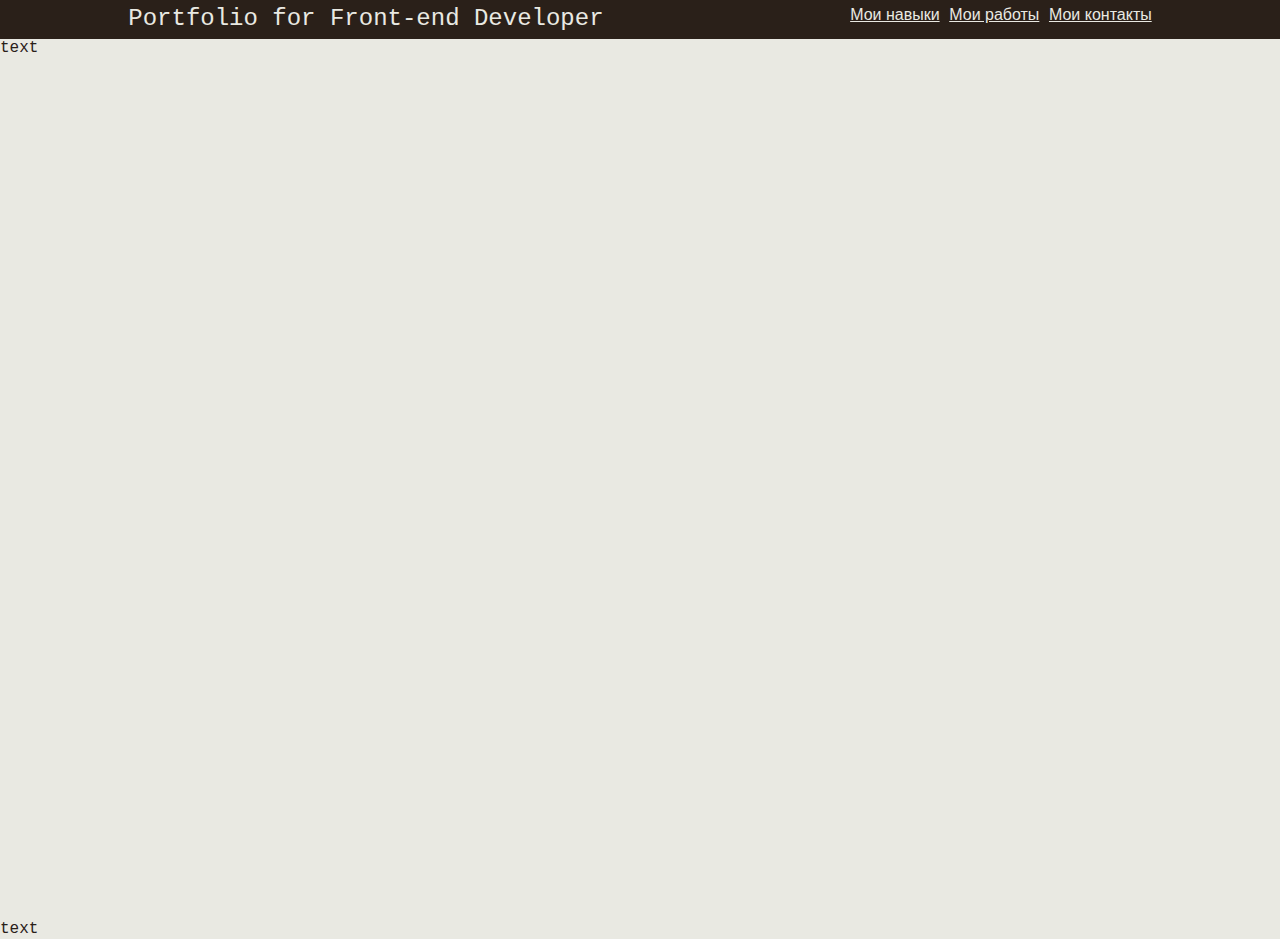
==== commit 4b00926f: "fix:new forme website" ====
--- a/index.html
+++ b/index.html
@@ -7,53 +7,24 @@
     <meta name="viewport" content="width=device-width, initial-scale=1.0">
     <title>Портфолио</title>
     <link rel="stylesheet" href="style/main.css">
-    <link rel="preconnect" href="https://fonts.googleapis.com">
-    <link rel="preconnect" href="https://fonts.gstatic.com" crossorigin>
-    <link href="https://fonts.googleapis.com/css2?family=Roboto+Serif&family=Ubuntu:wght@300;400;500;700&display=swap" rel="stylesheet">
 </head>
 
 <body>
-    <header class="banner">
-        <h1 class="banner__title">ортфолио</h1>
-        <nav>
-            <ul class="banner__nav">
-                <li><a href="#" class="link">главная</a></li>
-                <li><a href="#" class="link">в разработке</a></li>
-                <li><a href="#" class="link">в разработке</a></li>
-                <li><a href="#" class="link">в разработке</a></li>
-            </ul>
-        </nav>
+    <header class="header">
+        <h1><span>Portfolio</span> <span>for Front-end</span> <span>Developer</span></h1>
+        <ul class="nav">
+            <li><a href="#" class="link">Мои навыки</a></li>
+            <li><a href="#" class="link">Мои работы</a></li>
+            <li><a href="#" class="link">Мои контакты</a></li>
+        </ul>
     </header>
-    <main class="content-basic">
-        <p>Lorem ipsum dolor, sit amet consectetur adipisicing elit. Incidunt dolorum, in ducimus fugiat placeat harum qui corporis reiciendis natus laboriosam ullam aut animi nam tempora, error temporibus nihil modi ipsum.
-        Repellat, sit. Perferendis harum voluptatibus, eius quasi vel sint in alias neque voluptatum pariatur, nam consequatur rem incidunt, consequuntur debitis et distinctio officiis suscipit? Aliquam tenetur aperiam fugiat est possimus?
-        Architecto necessitatibus obcaecati quos iusto? Ratione vitae reprehenderit consectetur placeat nulla deserunt eaque sunt provident, laborum sapiente nam aperiam minima adipisci harum. Minima molestias nihil suscipit ipsum quos animi voluptas.
-        Non debitis, velit nihil fugit aliquid, hic dicta quibusdam corporis provident a vel? Corporis nemo in expedita porro magnam. Eligendi reprehenderit quam eius sit ducimus delectus modi in consequuntur commodi?
-        Necessitatibus tenetur nemo aperiam eius dolores. Laboriosam ipsam quibusdam eius exercitationem omnis unde? Fugiat iure dolorum optio ducimus, reprehenderit praesentium delectus cupiditate quia nihil ratione maxime, tempore nemo quisquam corporis.
-        Magni et est possimus a, ut perspiciatis veritatis eius sit, itaque repellendus earum iusto sunt impedit neque fuga velit recusandae rerum cupiditate odio commodi numquam qui architecto aliquid sed! Exercitationem.
-        Asperiores velit earum aperiam voluptates quo obcaecati nemo minima odit, adipisci vitae nesciunt ut, quasi culpa, perspiciatis ratione quae at quisquam dolore quidem sint odio. Repellat nesciunt sunt rerum nobis.
-        Nisi quae qui atque beatae officia laboriosam quas iste deserunt ut voluptate ipsam error voluptatem consequatur dignissimos inventore obcaecati vero suscipit soluta, culpa eveniet animi ullam dicta consequuntur asperiores? Unde!
-        Eaque laborum ut cumque inventore molestiae quibusdam asperiores consequatur repudiandae error adipisci voluptatum ullam quod deleniti sed consectetur facilis illo odit ipsa minima, eum quidem voluptas dignissimos molestias quaerat. Sint.
-        Quaerat aliquam, adipisci eum repellat praesentium placeat voluptate molestias excepturi nihil voluptas amet, accusantium quam unde! Fuga magnam numquam ad provident ipsa ipsam at, libero porro sapiente veritatis explicabo asperiores.</p>
-        <p>Lorem ipsum dolor, sit amet consectetur adipisicing elit. Incidunt dolorum, in ducimus fugiat placeat harum qui corporis reiciendis natus laboriosam ullam aut animi nam tempora, error temporibus nihil modi ipsum.
-        Repellat, sit. Perferendis harum voluptatibus, eius quasi vel sint in alias neque voluptatum pariatur, nam consequatur rem incidunt, consequuntur debitis et distinctio officiis suscipit? Aliquam tenetur aperiam fugiat est possimus?
-        Architecto necessitatibus obcaecati quos iusto? Ratione vitae reprehenderit consectetur placeat nulla deserunt eaque sunt provident, laborum sapiente nam aperiam minima adipisci harum. Minima molestias nihil suscipit ipsum quos animi voluptas.
-        Non debitis, velit nihil fugit aliquid, hic dicta quibusdam corporis provident a vel? Corporis nemo in expedita porro magnam. Eligendi reprehenderit quam eius sit ducimus delectus modi in consequuntur commodi?
-        Necessitatibus tenetur nemo aperiam eius dolores. Laboriosam ipsam quibusdam eius exercitationem omnis unde? Fugiat iure dolorum optio ducimus, reprehenderit praesentium delectus cupiditate quia nihil ratione maxime, tempore nemo quisquam corporis.
-        Magni et est possimus a, ut perspiciatis veritatis eius sit, itaque repellendus earum iusto sunt impedit neque fuga velit recusandae rerum cupiditate odio commodi numquam qui architecto aliquid sed! Exercitationem.
-        Asperiores velit earum aperiam voluptates quo obcaecati nemo minima odit, adipisci vitae nesciunt ut, quasi culpa, perspiciatis ratione quae at quisquam dolore quidem sint odio. Repellat nesciunt sunt rerum nobis.
-        Nisi quae qui atque beatae officia laboriosam quas iste deserunt ut voluptate ipsam error voluptatem consequatur dignissimos inventore obcaecati vero suscipit soluta, culpa eveniet animi ullam dicta consequuntur asperiores? Unde!
-        Eaque laborum ut cumque inventore molestiae quibusdam asperiores consequatur repudiandae error adipisci voluptatum ullam quod deleniti sed consectetur facilis illo odit ipsa minima, eum quidem voluptas dignissimos molestias quaerat. Sint.
-        Quaerat aliquam, adipisci eum repellat praesentium placeat voluptate molestias excepturi nihil voluptas amet, accusantium quam unde! Fuga magnam numquam ad provident ipsa ipsam at, libero porro sapiente veritatis explicabo asperiores.</p>
-    </main>
-    <footer class="footer">
-        <h4 class="footer__title">Мои контакты</h4>
-        <ul class="footer__nav">
-            <li><a href="mailto:" class="link">маил</a></li>
-            <li><a href="mailto:" class="link">маил</a></li>
-            <li><a href="tel:" class="link">тел</a></li>
-        </ul>
-    </footer>
+    <div class="wrapper">
+        <main class="main">
+            text
+        </main>
+        <footer class="footer">
+            text
+        </footer>
+    </div>
 </body>
-
-</html>+</html>
--- a/style/main.css
+++ b/style/main.css
@@ -1,4 +1,6 @@
- /*! ___СБРОС___ */
+ /*! ----------------------------------------
+                    Обнуление/Сброс
+ -------------------------------------------- */
 * {
 	padding: 0;
 	margin: 0;
@@ -44,82 +46,62 @@
 h1,h2,h3,h4,h5,h6 {font-size: inherit ; font-weight: 400;}
 /*! ___СБРОС___ */
 
-body { 
-    /*font-family: 'Roboto Serif', serif;
-    font-family: 'Ubuntu', sans-serif; */
-    color: #DDC5A2;
-    font-family: 'Roboto Serif', serif;
-    background-color: #452e23;
-    font-family: 'Roboto Serif', serif
+/* --------------------------------
+          Параметры body
+------------------------------------- */
+body {
+    --bg-light: #e9e9e2; 
+    --bg-dark: #2a2019; 
+    --bg--red: #bb2115;
+    background-color: var(--bg-light);
+    color: var(--bg-dark);
+    font-family: 'Courier New', Courier, monospace;
 }
-h1, h2, h3, h4, h5, h6 {
-    font-family: 'Ubuntu', sans-serif;
-}
-header, main, footer {
-    width: 100%;
-    max-width: 1024px;
-    margin: 0 auto;
-    /*  #523634 шоколад  #301B28 темное какао  */
-    /*  #B6452C тоффи  #DDC5A2  сливки */
-}
-.banner {
-    padding: 30px 25px 20px 25px;
-    position: fixed;
-    left: 0;
-    right: 0;
-    display: flex;
-    justify-content: space-between;
-    border-bottom: 2px solid #DDC5A2;
-    background-color: #452e23;
-}
-.banner__title {
-    font-size: 1.5rem;
-    letter-spacing: 5px;
-}
-.banner__title:before {
-    content: "П";
-    background-color: #B6452C ;
-    color: #DDC5A2;
-    font-size: 2rem;
-    font-weight: 700;
-    padding: 5px 5px 5px 10px;
-    border-top-right-radius: 15px;
-    border-bottom-left-radius: 15px;
-}
-.banner__nav {
-    display: flex;
-    justify-content: space-between;
-}
-.banner__nav li, .footer__nav li {
-    display: inline-block;
-    margin-left: 5px;
+.header {
     padding: 5px;
-}
-.link {
-    font-family: 'Ubuntu', sans-serif;
-    font-weight: 400;
-    color: #DDC5A2;
-    font-size: 1rem;
-    padding: 5px;
-}
-.banner__nav .link:hover {
-    color: #DDC5A2;
-    background-color: #B6452C;
-    border-top-right-radius: 15px;
-    border-bottom-left-radius: 15px;
-}
-.content-basic {
-    padding-top: 130px;
-}
-
-
-.footer__nav {
+    background: var(--bg-dark);
+    color: var(--bg-light);
+    position: sticky;
+    top: 0;
     display: flex;
     justify-content: space-around;
 }
-.footer__nav li {
-    
+.header h1 {
+    font-size: 1.5rem;
+}
+.header span:first-child:hover {
+    color: red;
+}
+.header span:nth-child(even):hover {
+    color: cornflowerblue;
+}
+.header span:last-child:hover {
+    color: orange;
+}
+.nav li {
+    display: inline-block;
+}
+.nav .link {
+    font-family: Arial, Helvetica, sans-serif;
+    color: var(--bg-light);
+    text-decoration: underline;
+}
+.nav .link:hover {
+    color: silver;
+    text-decoration: none;
+    transition: top 1s ease-out 0.5s;
+    position: relative;
+    top: 5px;
+    background: var(--bg--red);
+}
+.wrapper {
+    display: flex;
+    flex-direction: column;
+    height: 100%;
+}
+.main {
+    flex: 1 0 auto;
 }
 .footer {
-
+    flex: 0 0 auto;
 }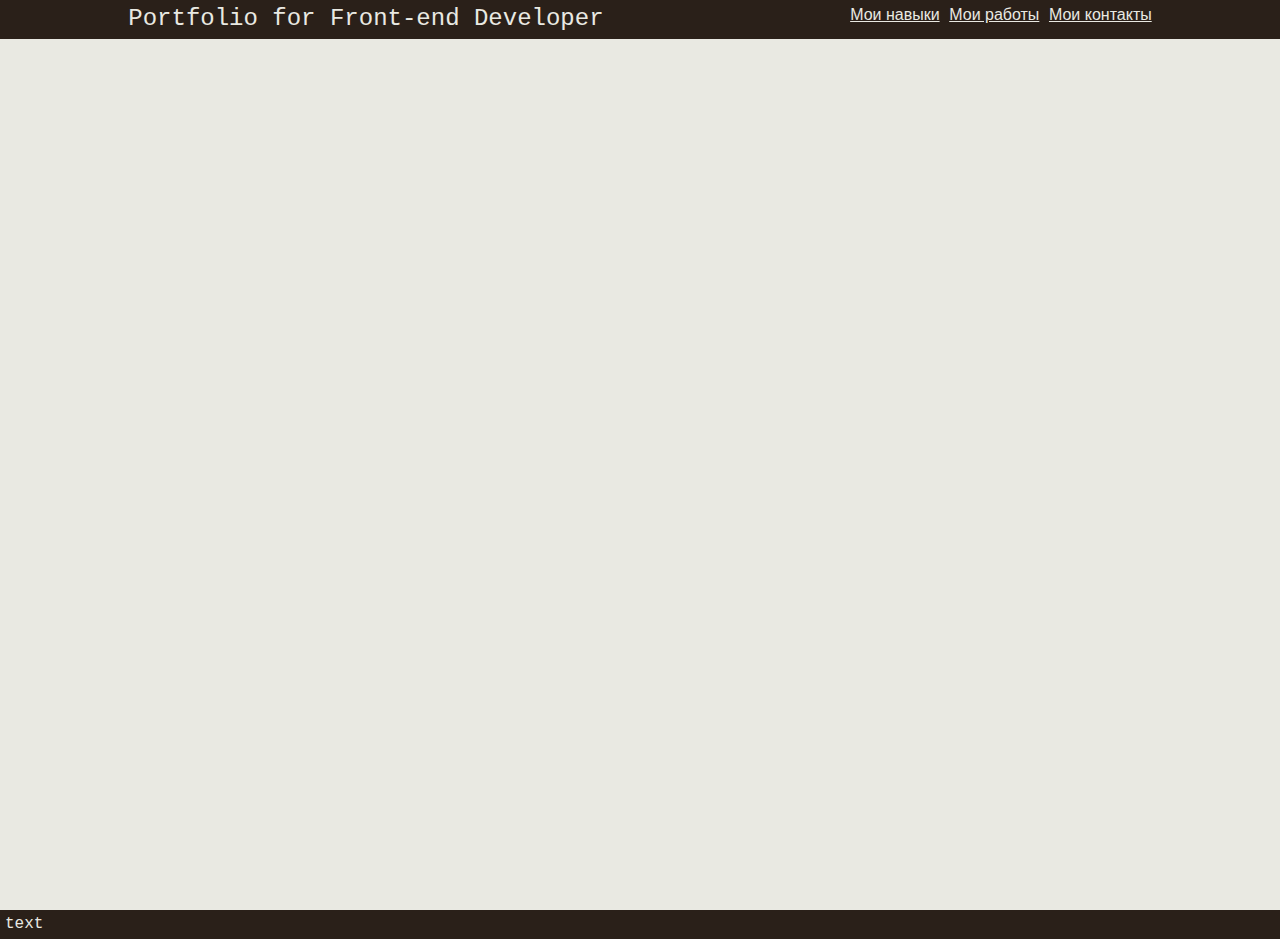
==== commit 06a3c37d: "fix:code correction" ====
--- a/index.html
+++ b/index.html
@@ -6,7 +6,9 @@
     <meta http-equiv="X-UA-Compatible" content="IE=edge">
     <meta name="viewport" content="width=device-width, initial-scale=1.0">
     <title>Портфолио</title>
+    <link rel="stylesheet" href="style/reset.css">
     <link rel="stylesheet" href="style/main.css">
+    
 </head>
 
 <body>
@@ -20,7 +22,10 @@
     </header>
     <div class="wrapper">
         <main class="main">
-            text
+            <div class="container-content">
+              
+
+            </div>
         </main>
         <footer class="footer">
             text
--- a/style/main.css
+++ b/style/main.css
@@ -1,51 +1,3 @@
- /*! ----------------------------------------
-                    Обнуление/Сброс
- -------------------------------------------- */
-* {
-	padding: 0;
-	margin: 0;
-	border: 0;
-}
-*,*:before,*:after {
-	-moz-box-sizing: border-box;
-	-webkit-box-sizing: border-box;
-	box-sizing: border-box;
-}
-:focus,:active {outline: none;}
-
-a:focus,a:active {outline: none;}
-
-nav,footer,header,aside {display: block;}
-
-html, body {
-	height: 100%;
-	width: 100%;
-	font-size: 100%;
-	line-height: 1.2;
-	font-size: 16px;
-	-ms-text-size-adjust: 100%;
-	-moz-text-size-adjust: 100%;
-	-webkit-text-size-adjust: 100%;
-}
-input,button,textarea {font-family:inherit;}
-
-input::-ms-clear {display: none;}
-
-button {cursor: pointer;}
-
-button::-moz-focus-inner {padding:0;border:0;}
-
-a, a:visited {text-decoration: none;}
-
-a:hover {text-decoration: none;}
-
-ul li {list-style: none;}
-
-img {vertical-align: top;}
-
-h1,h2,h3,h4,h5,h6 {font-size: inherit ; font-weight: 400;}
-/*! ___СБРОС___ */
-
 /* --------------------------------
           Параметры body
 ------------------------------------- */
@@ -87,12 +39,11 @@
     text-decoration: underline;
 }
 .nav .link:hover {
-    color: silver;
+    color: var(--bg--red);
     text-decoration: none;
-    transition: top 1s ease-out 0.5s;
     position: relative;
-    top: 5px;
-    background: var(--bg--red);
+    transform: translate(0, 10px);
+    transition-duration: 1.5s;
 }
 .wrapper {
     display: flex;
@@ -102,6 +53,21 @@
 .main {
     flex: 1 0 auto;
 }
+.container-content {
+  max-width: 1200px;
+  width: 100%;
+  margin: 0 auto;
+}
+
+
+
+
+
+
+
 .footer {
+    padding: 5px;
+    background: var(--bg-dark);
+    color: var(--bg-light);
     flex: 0 0 auto;
 }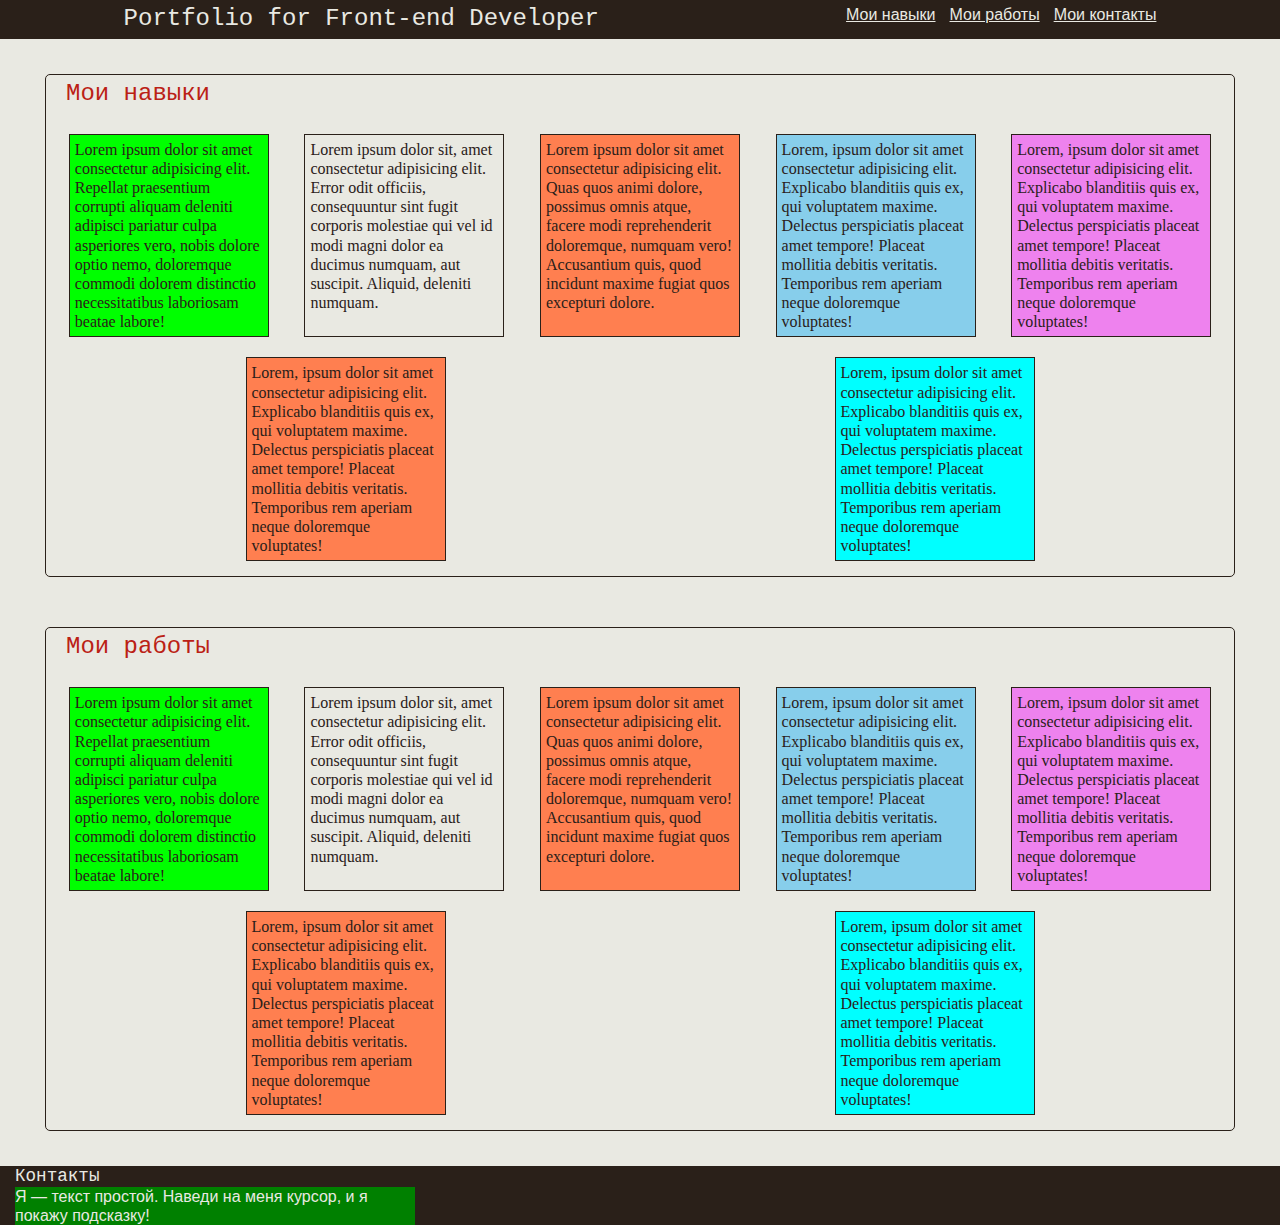
==== commit 40c8e6e4: "fix:content add-on" ====
--- a/index.html
+++ b/index.html
@@ -15,20 +15,48 @@
     <header class="header">
         <h1><span>Portfolio</span> <span>for Front-end</span> <span>Developer</span></h1>
         <ul class="nav">
-            <li><a href="#" class="link">Мои навыки</a></li>
-            <li><a href="#" class="link">Мои работы</a></li>
-            <li><a href="#" class="link">Мои контакты</a></li>
+            <li><a href="#skill" class="link">Мои навыки</a></li>
+            <li><a href="#homework" class="link">Мои работы</a></li>
+            <li><a href="#footer" class="link">Мои контакты</a></li>
         </ul>
     </header>
     <div class="wrapper">
         <main class="main">
             <div class="container-content">
-              
-
+                <section id="skill" class="skill">
+                    <h2>Мои навыки</h2>
+                    <div class="skill-items">
+                        <div class="item">Lorem ipsum dolor sit amet consectetur adipisicing elit. Repellat praesentium corrupti aliquam deleniti adipisci pariatur culpa asperiores vero, nobis dolore optio nemo, doloremque commodi dolorem distinctio necessitatibus laboriosam beatae labore!</div>
+                        <div class="item">Lorem ipsum dolor sit, amet consectetur adipisicing elit. Error odit officiis, consequuntur sint fugit corporis molestiae qui vel id modi magni dolor ea ducimus numquam, aut suscipit. Aliquid, deleniti numquam.</div>
+                        <div class="item">Lorem ipsum dolor sit amet consectetur adipisicing elit. Quas quos animi dolore, possimus omnis atque, facere modi reprehenderit doloremque, numquam vero! Accusantium quis, quod incidunt maxime fugiat quos excepturi dolore.</div>
+                        <div class="item">Lorem, ipsum dolor sit amet consectetur adipisicing elit. Explicabo blanditiis quis ex, qui voluptatem maxime. Delectus perspiciatis placeat amet tempore! Placeat mollitia debitis veritatis. Temporibus rem aperiam neque doloremque voluptates!</div>
+                        <div class="item">Lorem, ipsum dolor sit amet consectetur adipisicing elit. Explicabo blanditiis quis ex, qui voluptatem maxime. Delectus perspiciatis placeat amet tempore! Placeat mollitia debitis veritatis. Temporibus rem aperiam neque doloremque voluptates!</div>
+                        <div class="item">Lorem, ipsum dolor sit amet consectetur adipisicing elit. Explicabo blanditiis quis ex, qui voluptatem maxime. Delectus perspiciatis placeat amet tempore! Placeat mollitia debitis veritatis. Temporibus rem aperiam neque doloremque voluptates!</div>
+                        <div class="item">Lorem, ipsum dolor sit amet consectetur adipisicing elit. Explicabo blanditiis quis ex, qui voluptatem maxime. Delectus perspiciatis placeat amet tempore! Placeat mollitia debitis veritatis. Temporibus rem aperiam neque doloremque voluptates!</div>
+                    </div>
+                </section>
+                <section id="homework" class="homework">
+                    <h2>Мои работы</h2>
+                    <div class="homework-items">
+                        <div class="item">Lorem ipsum dolor sit amet consectetur adipisicing elit. Repellat praesentium corrupti aliquam deleniti adipisci pariatur culpa asperiores vero, nobis dolore optio nemo, doloremque commodi dolorem distinctio necessitatibus laboriosam beatae labore!</div>
+                        <div class="item">Lorem ipsum dolor sit, amet consectetur adipisicing elit. Error odit officiis, consequuntur sint fugit corporis molestiae qui vel id modi magni dolor ea ducimus numquam, aut suscipit. Aliquid, deleniti numquam.</div>
+                        <div class="item">Lorem ipsum dolor sit amet consectetur adipisicing elit. Quas quos animi dolore, possimus omnis atque, facere modi reprehenderit doloremque, numquam vero! Accusantium quis, quod incidunt maxime fugiat quos excepturi dolore.</div>
+                        <div class="item">Lorem, ipsum dolor sit amet consectetur adipisicing elit. Explicabo blanditiis quis ex, qui voluptatem maxime. Delectus perspiciatis placeat amet tempore! Placeat mollitia debitis veritatis. Temporibus rem aperiam neque doloremque voluptates!</div>
+                        <div class="item">Lorem, ipsum dolor sit amet consectetur adipisicing elit. Explicabo blanditiis quis ex, qui voluptatem maxime. Delectus perspiciatis placeat amet tempore! Placeat mollitia debitis veritatis. Temporibus rem aperiam neque doloremque voluptates!</div>
+                        <div class="item">Lorem, ipsum dolor sit amet consectetur adipisicing elit. Explicabo blanditiis quis ex, qui voluptatem maxime. Delectus perspiciatis placeat amet tempore! Placeat mollitia debitis veritatis. Temporibus rem aperiam neque doloremque voluptates!</div>
+                        <div class="item">Lorem, ipsum dolor sit amet consectetur adipisicing elit. Explicabo blanditiis quis ex, qui voluptatem maxime. Delectus perspiciatis placeat amet tempore! Placeat mollitia debitis veritatis. Temporibus rem aperiam neque doloremque voluptates!</div>
+                    </div>
+                </section>
             </div>
         </main>
         <footer class="footer">
-            text
+            <h3>Контакты</h3>
+            <div class="parent">
+                <p class="some-text">
+                  Я — текст простой. Наведи на меня курсор, и я покажу подсказку!
+                  <span class="note">Теперь ты читаешь скрытую подсказку! 🎉</span>
+                </p>
+            </div>
         </footer>
     </div>
 </body>
--- a/style/main.css
+++ b/style/main.css
@@ -7,9 +7,15 @@
     --bg--red: #bb2115;
     background-color: var(--bg-light);
     color: var(--bg-dark);
+}
+h1, h2, h3, h4, h5, h6 {
     font-family: 'Courier New', Courier, monospace;
 }
+p, a {
+    font-family: Arial, Helvetica, sans-serif;
+}
 .header {
+    z-index: 2;
     padding: 5px;
     background: var(--bg-dark);
     color: var(--bg-light);
@@ -32,18 +38,22 @@
 }
 .nav li {
     display: inline-block;
+    margin-left: 10px;
 }
 .nav .link {
-    font-family: Arial, Helvetica, sans-serif;
+    /*font-family: Arial, Helvetica, sans-serif;*/
     color: var(--bg-light);
     text-decoration: underline;
+    /*position: relative;
+    -webkit-transform: translate(0, 10px);
+    transform: translate(0, 10px);
+    -webkit-transform: rotate(10deg);
+    transform: rotate(10deg);
+    transition-duration: 1.5s;*/
 }
 .nav .link:hover {
     color: var(--bg--red);
     text-decoration: none;
-    position: relative;
-    transform: translate(0, 10px);
-    transition-duration: 1.5s;
 }
 .wrapper {
     display: flex;
@@ -54,20 +64,88 @@
     flex: 1 0 auto;
 }
 .container-content {
-  max-width: 1200px;
-  width: 100%;
-  margin: 0 auto;
+    max-width: 1200px;
+    width: 100%;
+    margin: 0 auto;
+    padding: 5px;
 }
-
-
-
-
-
-
-
+h2 {
+    margin: 0 0 15px 15px ;
+    color: var(--bg--red);
+    font-size: 1.5rem;
+}
+.skill {
+    margin-top: 30px;
+    border: 1px solid var(--bg-dark);
+    border-radius: 5px;
+    padding: 5px;
+}
+.some-text {
+    position: relative;
+    background: green;
+    width: 400px;
+  }
+  .note {
+    background: red;
+    position: absolute;
+    top: 0;
+    bottom: 0;
+    left: 0;
+    right: 0;
+    opacity: 0;
+    transition: opacity 0.35s;
+  }
+  .some-text:hover .note {
+    opacity: 1;
+  }
+.homework {
+    margin-top: 50px;
+    margin-bottom: 30px;
+    border: 1px solid var(--bg-dark);
+    border-radius: 5px;
+    padding: 5px;
+}
+.homework-items, .skill-items {
+    display: flex;
+    flex-direction: row;
+    flex-wrap: wrap;
+    justify-content: space-around;
+}
+.item {
+    max-width: 200px;
+    flex: 1 0 auto;
+    margin: 10px;
+    padding: 5px;
+    border: 1px solid var(--bg-dark);
+}
+.item:nth-child(3n) {
+    background-color: coral;
+}
+.item:nth-child(4n) {
+    background-color: skyblue;
+}
+.item:nth-child(5n) {
+    background-color: violet;
+}
+.item:first-child {
+    background-color: lime;
+}
+.item:last-child {
+    background-color: aqua;
+}
+.item:hover {
+    position: relative;
+    bottom: 10px;
+    left: 10px;
+    box-shadow: -10px 10px 3px var(--bg-dark);
+}
 .footer {
-    padding: 5px;
+    padding: 0 15px;
     background: var(--bg-dark);
     color: var(--bg-light);
     flex: 0 0 auto;
+}
+h3 {
+    font-size: 1.1rem;
+    color: var(--bg-light);
 }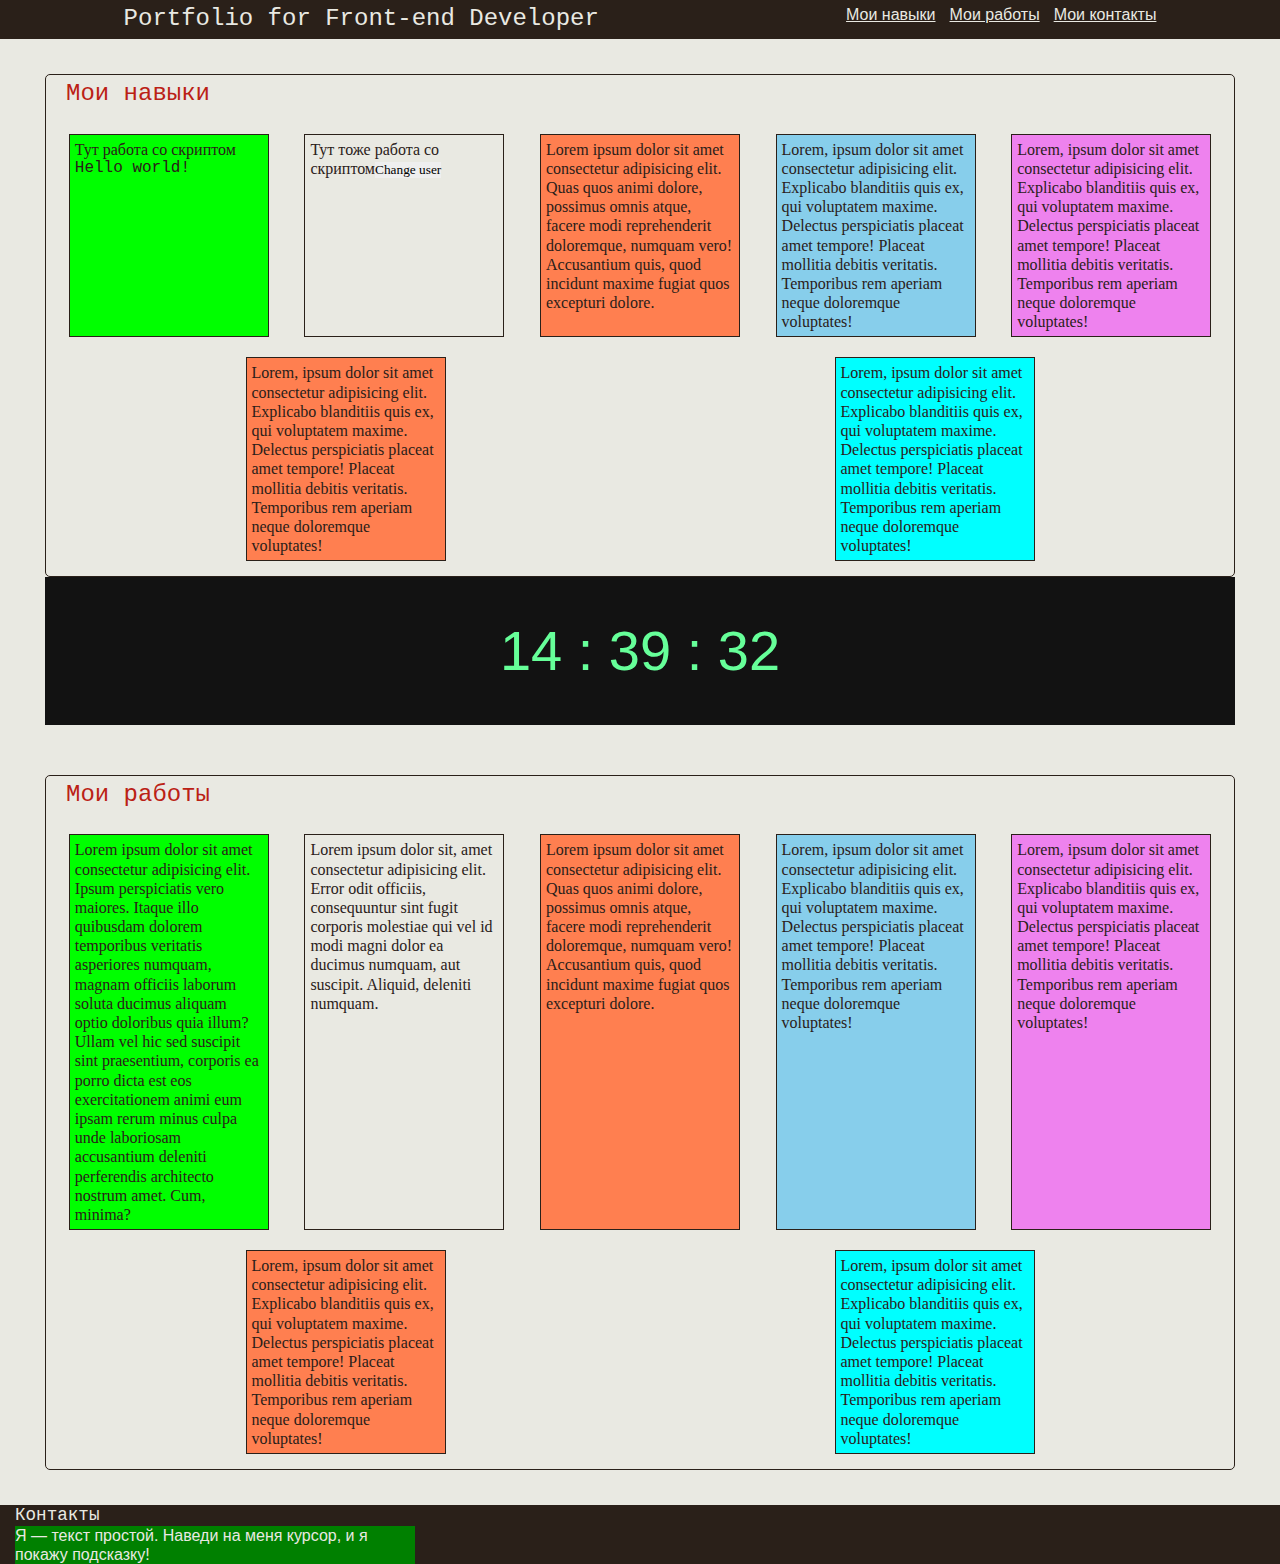
==== commit 3f8bc658: "fix:script add-on" ====
--- a/index.html
+++ b/index.html
@@ -26,8 +26,8 @@
                 <section id="skill" class="skill">
                     <h2>Мои навыки</h2>
                     <div class="skill-items">
-                        <div class="item">Lorem ipsum dolor sit amet consectetur adipisicing elit. Repellat praesentium corrupti aliquam deleniti adipisci pariatur culpa asperiores vero, nobis dolore optio nemo, doloremque commodi dolorem distinctio necessitatibus laboriosam beatae labore!</div>
-                        <div class="item">Lorem ipsum dolor sit, amet consectetur adipisicing elit. Error odit officiis, consequuntur sint fugit corporis molestiae qui vel id modi magni dolor ea ducimus numquam, aut suscipit. Aliquid, deleniti numquam.</div>
+                        <div class="item">Тут работа со скриптом <h4>text</h4></div>
+                        <div class="item">Тут тоже работа со скриптом<button>Change user</button></div>
                         <div class="item">Lorem ipsum dolor sit amet consectetur adipisicing elit. Quas quos animi dolore, possimus omnis atque, facere modi reprehenderit doloremque, numquam vero! Accusantium quis, quod incidunt maxime fugiat quos excepturi dolore.</div>
                         <div class="item">Lorem, ipsum dolor sit amet consectetur adipisicing elit. Explicabo blanditiis quis ex, qui voluptatem maxime. Delectus perspiciatis placeat amet tempore! Placeat mollitia debitis veritatis. Temporibus rem aperiam neque doloremque voluptates!</div>
                         <div class="item">Lorem, ipsum dolor sit amet consectetur adipisicing elit. Explicabo blanditiis quis ex, qui voluptatem maxime. Delectus perspiciatis placeat amet tempore! Placeat mollitia debitis veritatis. Temporibus rem aperiam neque doloremque voluptates!</div>
@@ -35,10 +35,12 @@
                         <div class="item">Lorem, ipsum dolor sit amet consectetur adipisicing elit. Explicabo blanditiis quis ex, qui voluptatem maxime. Delectus perspiciatis placeat amet tempore! Placeat mollitia debitis veritatis. Temporibus rem aperiam neque doloremque voluptates!</div>
                     </div>
                 </section>
+                <div id="clock"></div>
                 <section id="homework" class="homework">
                     <h2>Мои работы</h2>
                     <div class="homework-items">
-                        <div class="item">Lorem ipsum dolor sit amet consectetur adipisicing elit. Repellat praesentium corrupti aliquam deleniti adipisci pariatur culpa asperiores vero, nobis dolore optio nemo, doloremque commodi dolorem distinctio necessitatibus laboriosam beatae labore!</div>
+                        <div class="item">Lorem ipsum dolor sit amet consectetur adipisicing elit. Ipsum perspiciatis vero maiores. Itaque illo quibusdam dolorem temporibus veritatis asperiores numquam, magnam officiis laborum soluta ducimus aliquam optio doloribus quia illum?
+                        Ullam vel hic sed suscipit sint praesentium, corporis ea porro dicta est eos exercitationem animi eum ipsam rerum minus culpa unde laboriosam accusantium deleniti perferendis architecto nostrum amet. Cum, minima?</div>
                         <div class="item">Lorem ipsum dolor sit, amet consectetur adipisicing elit. Error odit officiis, consequuntur sint fugit corporis molestiae qui vel id modi magni dolor ea ducimus numquam, aut suscipit. Aliquid, deleniti numquam.</div>
                         <div class="item">Lorem ipsum dolor sit amet consectetur adipisicing elit. Quas quos animi dolore, possimus omnis atque, facere modi reprehenderit doloremque, numquam vero! Accusantium quis, quod incidunt maxime fugiat quos excepturi dolore.</div>
                         <div class="item">Lorem, ipsum dolor sit amet consectetur adipisicing elit. Explicabo blanditiis quis ex, qui voluptatem maxime. Delectus perspiciatis placeat amet tempore! Placeat mollitia debitis veritatis. Temporibus rem aperiam neque doloremque voluptates!</div>
@@ -59,5 +61,30 @@
             </div>
         </footer>
     </div>
+    <!--
+    <script>
+        let userName = prompt ("Как тебя зовут?");
+        alert (`Тебя зовут ${userName}`);
+
+        let isUserName = confirm(`Это правда твоё имя?`);
+        if (isUserName == true) {
+        alert (`Привет, ${userName}`);
+
+        let age = prompt ("Сколько тебе лет?");
+        if (age < 18) alert ('К сожалению, ты не можешь посещать нашу страницу! Возвращайся, когда станешь совершеннолетним!');
+        else alert ("Отлично, доступ разрешён!");
+        }
+        else alert ('Прости, ты ошибся! Обнови страницу и попробуй ещё раз!');
+    </script>
+    -->
+     <!--первый скрипт 111 -->
+        <script>
+        'use strict';
+    
+        let name = prompt("Ваше имя?", "");
+        alert(name);
+      </script>
+    
+    <script src="javascript/main.js"></script>
 </body>
 </html>
--- a/style/main.css
+++ b/style/main.css
@@ -139,6 +139,20 @@
     left: 10px;
     box-shadow: -10px 10px 3px var(--bg-dark);
 }
+/* Google font */
+@import url('https://fonts.googleapis.com/css?family=Orbitron');
+#clock {
+  background-color: #121212;
+}
+
+#clock {
+  font-family: 'Orbitron', sans-serif;
+  color: #66ff99;
+  font-size: 56px;
+  text-align: center;
+  padding-top: 40px;
+  padding-bottom: 40px;
+}
 .footer {
     padding: 0 15px;
     background: var(--bg-dark);
